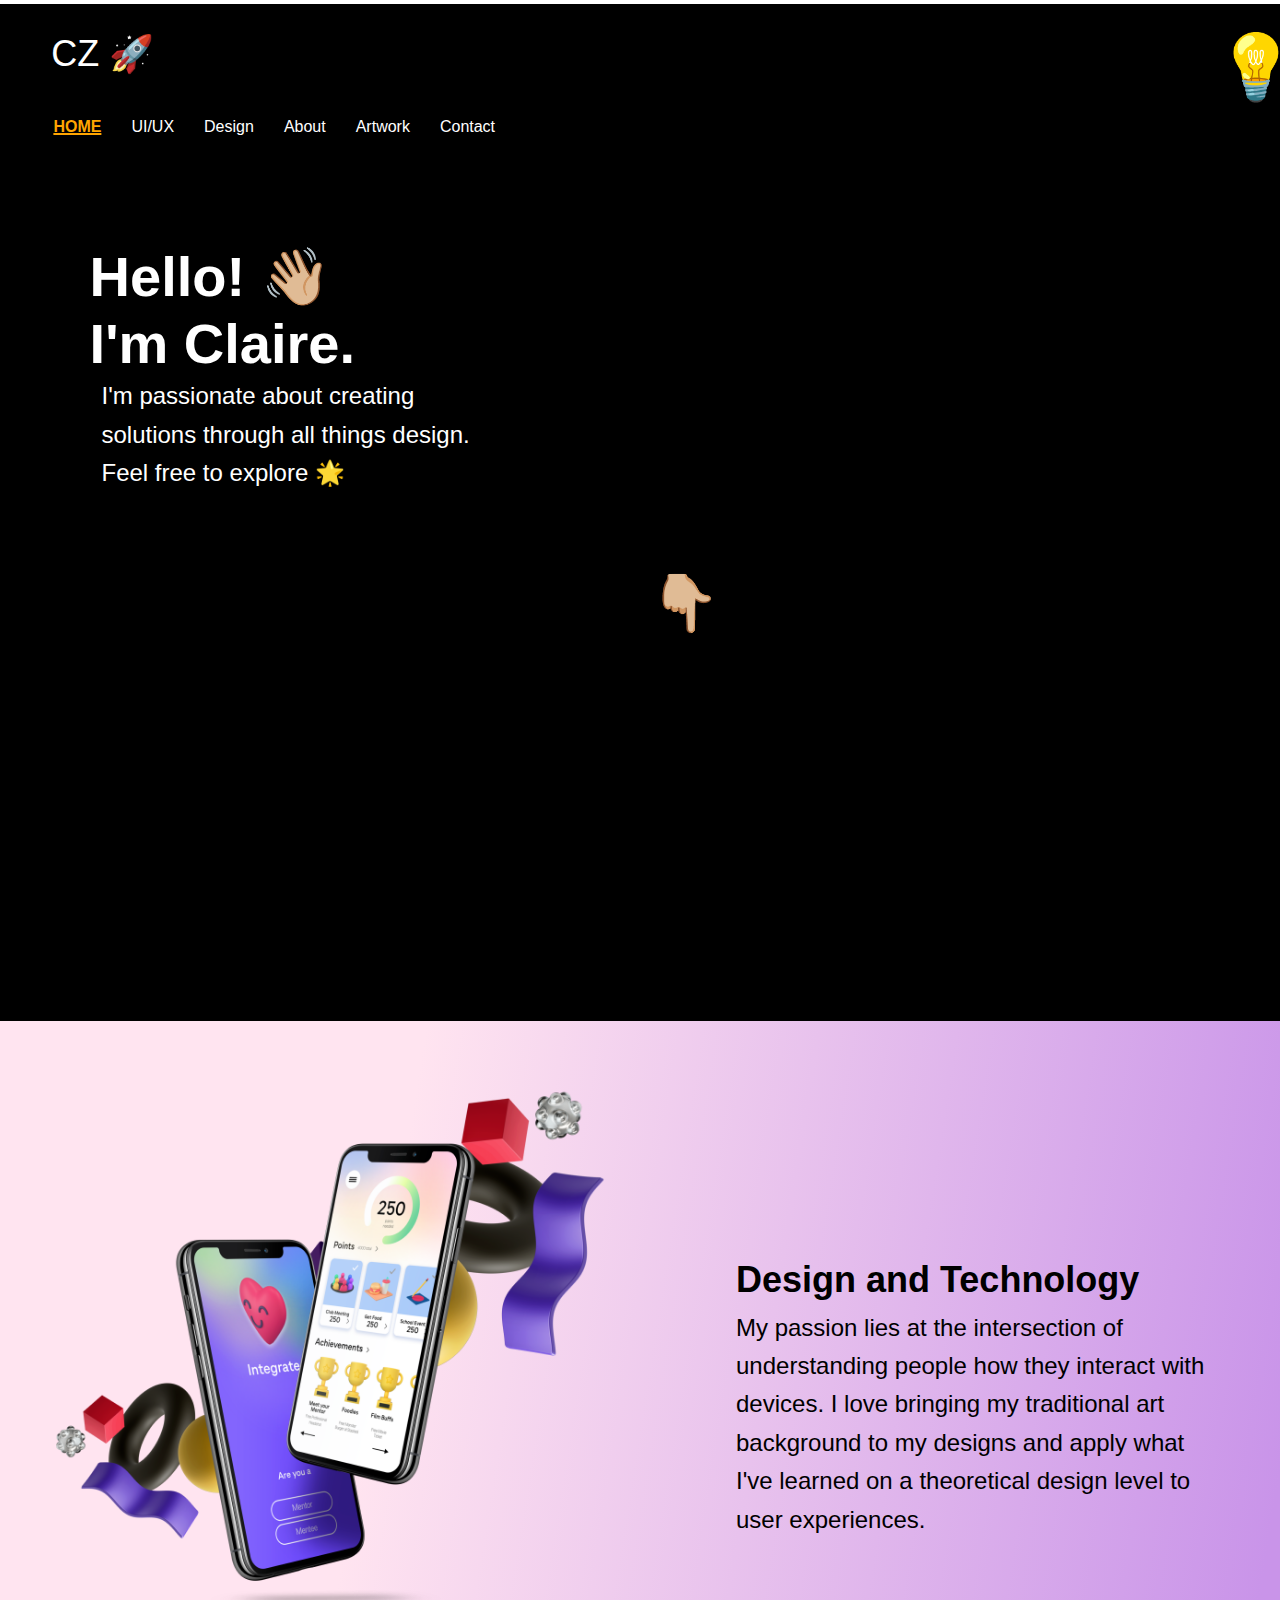
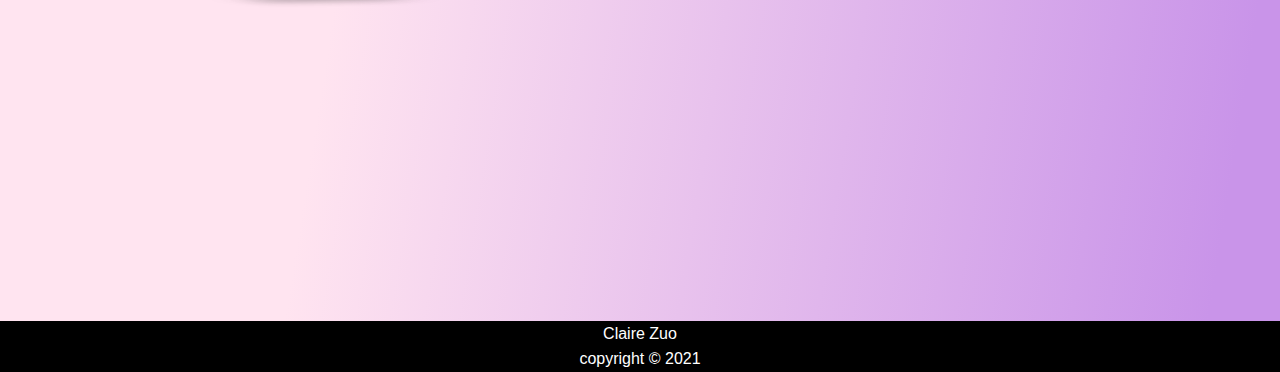
==== index.html @ eb376e75 "Add files via upload" ====
<!DOCTYPE html>
<html lang="en">
<head>
    <meta charset="UTF-8">
    <meta http-equiv="X-UA-Compatible" content="IE=edge">
    <meta name="viewport" content="width=device-width, initial-scale=1.0">
    <link rel = "stylesheet" href="style.css">
    <link rel = "stylesheet" href="html5reset.css">
    <!-- Global site tag (gtag.js) - Google Analytics -->
<script async src="https://www.googletagmanager.com/gtag/js?id=UA-213862846-1"></script>
<script>
  window.dataLayer = window.dataLayer || [];
  function gtag(){dataLayer.push(arguments);}
  gtag('js', new Date());
  gtag('config', 'UA-213862846-1');
</script>
    <title>Claire Zuo Portfolio</title>
</head>
<body class="light">
  <!-- <h1>Welcome to the dark side 🌓</h1>
  <p><a href="https://github.com/jakejarvis/dark-mode-example" target="_blank" rel="noopener">View the source code</a> or <a href="https://jarv.is/notes/dark-mode/" target="_blank" rel="noopener">read the post</a>.</p> -->
  <script async defer src="dark-mode.min.js"></script>

  <div class="progress-container">
    <div class="progress-bar" id="myBar"></div>  <div class = "dark-mode-toggle">💡</div>
  </div>
<header>
  <div class="skip"><a href="#main-text-id">Skip to Main Content</a></div>
  <h1 class = "logo"> CZ 🚀</h1>
</header>
  <div class = "navbar">
    <div class ="container-flex">
      <nav>
        <ul>
          <li><a id = "active" href="index.html">Home</Main></a></li> 
          <li><a href="artwork.html">UI/UX</a></li>
          <li><a href="random.html">Design</a></li>
          <li><a href="about.html">About</a></li>
          <li><a href="digitalart.html">Artwork</a></li>
          <li><a href="contact.html">Contact</a></li>

        </ul>
      </nav>
    </div>
  </div>
  <main>
    <div class = "main-text">
      <h1> Hello! <span class="wave">👋🏼</span><br>
        I'm Claire.
      </h1>
      <p>I'm passionate about creating <br> 
        solutions through all things design.<br>
      Feel free to explore 🌟</p>
      <br>
      <br>
      <br></p>
    <h2>👇🏼</h2>
    </div>
  <div class = "wontainer"  id = "main-text-id">
    <section class ="one">
      <div class ="scrolltext">
        <img src="INTEGRATE.png" alt="integrate"/>
        <p><span class="title-text">Design and Technology</span><br>
          My passion lies at the intersection of understanding
          people how they interact with devices. I love bringing 
          my traditional art background to my designs and
        apply what I've learned on a theoretical design level  
        to user experiences.</p>
      </div>
    </section>
    <section class ="two">
      <div class ="scrolltext2">
        <p><span class="title-text">Creative Exploration</span><br>
        I'm passionate about finding new mediums to explore 
         and I have equally as much fun teaching myself how 
         to use those applications! Over the last year I discovered
         new outlets such as poster designing on Photoshop,
        creating 3D Models on Blendr, and transitioning 
        to digital art on Procreate. </p>
         <img src="plain jane.jpg" alt="plainjane"/>
      </div>
    </section>
  </div>
</main>
  <footer>
      <p>Claire Zuo</p>
      <p> copyright &copy; 2021</p>
  </footer>
  <script>
    // When the user scrolls the page, execute myFunction 
    window.onscroll = function() {myFunction()};
    
    function myFunction() {
      var winScroll = document.body.scrollTop || document.documentElement.scrollTop;
      var height = document.documentElement.scrollHeight - document.documentElement.clientHeight;
      var scrolled = (winScroll / height) * 100;
      document.getElementById("myBar").style.width = scrolled + "%";
    }
  </script>
</body>
</html>
---- style.css ----
* {
    box-sizing: border-box;
    padding: 0;
    margin: 0;
    background-size: 100% 100%;
}

body{
    font-family: Helvetica, sans-serif;
    line-height: 1.6;
}

.logo {
    font-size: 2em;
    padding-left: 8%;
    padding-top: 5%;
    padding-bottom: 3%;
    /* background-color: black; */
}

/*DARK/LIGHT MODE*/

.dark-mode-toggle {
font-size: 3em; 
padding-left: 82%;
padding-top: 1%;
}

.dark-mode-toggle {
    visibility: hidden;
}
  
/* LIGHT MODE - (actually black background as default) */
  body.light {
    background-color: black; /*NT*/
    color:black; /* THIS CHANGES paragraph tex below */
  }
/*navbar*/

  body.light a {
    color:white;
  }

  /* DARK MODE (WHITE BG) */

  body.dark {
    background-color: white; 
    color:black;
  }
  body.dark a {
    color:black;
  }

  body.dark .logo {
    color:black;
  }

  body.dark h1 {
    color:black;
  }

  body.dark .main-text p{
    color:black;
  }

  body.dark .image-gallery p{
      color: black;
  }

  body.dark .about-me p{
    color: black;
}

body.dark .body-text{
    color: black;
}

body.dark .body-text h2 {
    color: black;
}

body.dark .form label {
    color: black;
}


/* waving hand animation*/

.wave {
    animation-name: wave-animation; 
    animation-duration: 3s;       /*speed of wave*/
    animation-iteration-count: infinite;  
    transform-origin: 70% 70%;       /*pivot point of wave*/
    display: inline-block;
  }
  
  @keyframes wave-animation {
      0% { transform: rotate( 0.0deg) }
     10% { transform: rotate(17.0deg) }  /* The following five values can be played with to make the waving more or less extreme */
     20% { transform: rotate(-8.0deg) }
     30% { transform: rotate(14.0deg) }
     40% { transform: rotate(-4.0deg) }
     50% { transform: rotate(10.0deg) }
     60% { transform: rotate( 0.0deg) }  /* Reset for the last half to pause */
    100% { transform: rotate( 0.0deg) }
  }

ul {
    list-style-type: none;
}

.skip a{
    left: 50%;
    position: absolute;
    transform: translateY(-100%);
    /* background: black;
    color: black; */
  }

h1, h2 {    /* spacing for main header texts */
    font-weight: 300px;
    line-height: 1.2;
    margin: 10px 0;
    color: white;
}

ul li {
    padding: 5px;
    font-size: 1em;
    padding-left: 5%;
}

.navbar{
    height: 70px;
    color: white;
    position:
}

.navbar ul{
    display: flex;
    flex-wrap: wrap;
}

.navbar a{
    color: white;
    padding: 10px;
    margin: 0 5px;
    text-decoration: none;
}

.navbar .container-flex .logo {
    padding-left: 9%;   
    padding-top: 7%;
}
    

/* Makes sure to show what page im on for navigation*/
.navbar .container-flex #active{ 
    text-decoration: underline 2px;
    color: orange;
    text-transform: uppercase;
    font-weight: bold;
}  

.main-text {
    padding-bottom: 30%;
}

.main-text h1{ /*main text in the middle of the page */
    font-size: 3em;
    padding-left: 8%;
    padding-top: 35%;
    color: white;
    font-weight: bold;
}

.main-text p{
    color: white;
    font-size: 1em;
    text-align: left;
    padding-left: 8%;
}

.main-text h2{ /*fingerpointing alignment*/
    font-size: 2.2em;
    text-align: center;
}

.navbar .container-flex {
    /* background-color: black; */
}

footer {
    text-align: center;
}
footer p{
    background-color: black;
    color: white;
}

/* Home Screen snapscroll EFFECT*/

section {
    height: 100vh;
    display: flex;
    scroll-snap-align: start;
}

.wontainer{
    scroll-snap-type: y mandatory;
    overflow-y: scroll;
    height: 100vh;
    width: 100wh;
    padding-top: 40%;
}

.one {
    background: white;
    background: rgb(255,228,240);
    background: linear-gradient(99deg, rgba(255,228,240,1) 30%, rgba(201,148,233,1) 95%);
}

.two {
    background: rgb(128,228,61);
    background: linear-gradient(222deg, rgba(128,228,61,1) 24%, rgba(230,241,157,1) 58%, rgba(255,242,174,1) 72%);
}

/*change this for each screen size*/
.one img{
    width: 100vh;
    padding-left: 3%;
    padding-top: 30%;
    padding-right: 5%;
}
.two img{
   width: 85vw;
   padding-top: 10%;
   padding-left: 12%;
}

.scrolltext p{
    font-size: 1em;
    padding-left: 10%;
    width: 90%;
    padding-top: 15%;
}

.scrolltext2 p{
    font-size: 1em;
    padding-left: 10%;
    width: 90%;
    padding-top: 25%;
}

.title-text {
    font-size: 1.5em;
    font-weight: bold;
}

/* red PROGRESS BAR */
.progress-container {
    width: 100%;
    height: 3.5px;
    background:white;
    position: fixed;
    top: 0%;
  }
  
  .progress-bar {
    height: 3.5px;
    background:red;
    width: 0%;
  }

/* UI/UX PAGE (GRID) *************************************************************************/

.body-text {
    text-align: left;
    width: 90%;
    padding-left: 10%;
    color:white;
    padding-bottom: 10%;
}
.image-galleryone {
    display: grid;
    padding-bottom: 10%;
    padding-top: 30%;
    padding-right: 5%;
    padding-left: 5%;
}
.image-gallerytwo {
    display: grid;
    padding-bottom: 10%;
    padding-right: 5%;
    padding-left: 5%;
}
.body-text h2{ /*this changes the project title name */
    font-size: 2em;
    font-weight: bold; 
}

/* DESIGN PAGE *************************************************************************************/

.container .image-gallery { 
    padding-top: 9%;
    padding-right: 5%;
    width: 2000px;
    padding: 5%;
}

.image-gallery p{
    padding-top: 5%;
    padding-bottom: 20%;
    padding-right: 5%;
    color: white;
    padding-left: 5%;
} 

.image-gallery img{
    padding-right: 7%;
    padding-left: 7%;
} 

 .image-gallery .special-text {  /*making the titles of the song names bigger w/o messing up the formatting */
    font-size: 2em;
    font-weight: bold;
    line-height: normal;
}

/* ABOUT PAGE **************************************************************************************/

.about-me img {
    padding-right: 5%;
    padding-left: 5%;
    padding-top: 20%;
}
.about-me p{
    color: white;
    padding-left: 7%;
    padding-right: 7%;
    padding-top: 10%;
    padding-bottom: 13%;
}

/*CONTACT PAGE**************************************************************************************************************************/

input[type=text] {
    width: 100%;
    padding: 12px 20px;
    margin: 8px 0;
    display: inline-block;
    border: 1px solid #ccc;
    border-radius: 4px;
    box-sizing: border-box;
    background-color: white;
  }
  
  #message {
      padding-bottom: 100px;}
      
  input[type=submit] {
    width: 40%;
    background-color: orange;
    color: black;
    padding: 14px 20px;
    margin: 8px 0;
    border: none;
    border-radius: 50px;
    cursor: pointer;

  }
  
  input[type=submit]:hover {
    background-color: #E88404;
  }
  
  .form {
    padding: 8%;
    border-radius: 5px;
    /* background-color: black; */
    color: white;
    font-size: 1.5em;
  }


  /*ARTWORK PAGE **************************************************************************************************************/
  
  .parallaxscroll section {
    /* height: 100%; */
    background-size: 10vw; /* cut this*/
    /* height: 60vh; cut this */
    width: 100%;
    background-attachment: fixed;
    /* background-size: 100vw; */
    background-size: cover;
    /* display: flex; */
  }

  
  .parallaxscroll section  {
    color: transparent;
  } /*getting rid of the text*/

.parallaxscroll section:first-of-type {
  background-image:   url(artwork1.jpg);
  padding-right: 30%;
}
.parallaxscroll section:nth-of-type(2) {
  background-image: url(artwork2.jpg);
}
.parallaxscroll section:last-of-type {
  background-image: url(artwork3.jpg);
}

@media screen and (min-width: 750px){ /*tablet tablet viewtablet viewtablet viewtablet viewtablet viewtablet viewtablet viewtablet view*/

.dark-mode-toggle {
font-size: 5em; 
padding-left: 88%;
padding-top: 2%;
} /*adjusting the size of the lightbulb*/

/* .container-flex {
    align-items: right;
}
.navbar ul {
    flex-direction: column;
} */


.logo {
        font-size: 4.25em;
    }
    
    .navbar a{
        font-size: 2em;
    }
    .navbar ul{
        padding-left: 2%;
    }

    /* MAKING MAIN PAGE TEXT BIGGER */
    .main-text h1{
        font-size: 5em;
        /* padding-left: 8%; */
        padding-top: 23%;
        /* color: white;
        font-weight: bold; */
    }

    .main-text p{
        /* color: white; */
        font-size: 1.75em;
        text-align: left;
        /* padding-left: 8%; */
        padding-bottom: 0%;
    }

    .main-text h2{ /*fingerpointing */
        font-size: 3.5em;
        /* text-align: center; */
    }    

/* Home sceen scroll adjusting size */

.one img{
    width: 70vh;
    padding-left: 5%;
    padding-top: 10%;
}
.two img{
   /* height: 90vh; */
   padding-top: 0%;
   padding-top: 8%;
   padding-left:27%;
   /* width: 70vw; */
   width: 75%;
   padding-bottom: 10%;
}

/* .scrolltext {
    grid-template-rows: 1fr 1fr;
} */
.scrolltext p{
    font-size: 1.35em;
    /* padding-top: 36%; */
    padding-left: 15%;
    padding-top: 0%;
}

.scrolltext2 p{
    font-size: 1.35em;
    padding-left: 10%;
    /* padding-right: 3%; */
    width: 90%;
    padding-top: 10%;
    /* padding-top: 36%; */
    /* padding-left: 15%; */
    /* text-align: */
}

.title-text {
    font-size: 1.5em;
    font-weight: bold;
}

/*UI/UX PAGE**************************************************************************************/
    .image-galleryone {
        /* display: grid; */
        grid-template-columns: auto auto;
        grid-template-rows: auto auto;
        justify-content: center;
        padding-right: 5%;
        padding-left: 5%;
        padding-bottom:5%; 
        padding-top: 20%;
    }

    .image-gallerytwo {
        /* display: grid; */
        grid-template-columns: auto auto ;
        grid-template-rows: auto auto auto;
        justify-content: center;
        padding-bottom: 5%; /*changing from 25 from the mobile to 5% */
        padding-right: 5%;
        padding-left: 5%; /*why isnt this workinig*/
    }


    .body-text { /*project descriptions*/
    /* color: white; */
    font-size: 1.8em;
    width: 95%;
    padding-left: 7%;
    /* padding-bottom: 10%; */
    }

    /*CONTACT PAGE **************************************************************************************/

    /* input[type=text] {
        width: 100%;
        padding: 12px 20px;
        margin: 8px 0;
        display: inline-block;
        border: 1px solid #ccc;
        border-radius: 4px;
        box-sizing: border-box;
        background-color: white;
      } */
      
      /* #message {
          padding-bottom: 100px;}
           */
      input[type=submit] {
        width: 30%;
        /* background-color: orange;
        color: black;
        padding: 14px 20px;
        margin: 8px 0;
        border: none;
        border-radius: 50px;
        cursor: pointer; */
      }
      
      /* input[type=submit]:hover {
        background-color: #E88404;
      } */
      
      .form {
        padding: 8%;
        border-radius: 5px;
        /* background-color: black; */
        font-size: 1.5em;
      }

      /* DESIGN PAGE ***************************************************************************************/

 .image-gallery {
        display: grid;
        grid-template-columns: auto auto;
        /* grid-template-rows:  auto auto; */
        /* justify-content: center; */
        padding-bottom: 5%; /*changing from 25 from the mobile to 5% */
        padding-right: 3%;
        padding-left: 7%;
    } 

    /* .container ? */
    .image-gallery p{
        /* padding-top: 5%;
        padding-bottom: 10%;
        padding-right: 5%;
        color: white; */
        padding-left: 10%;
        font-size: 1.5em;
    } 
  
    /*ABOUT ME PAGE *************************************************************************************/


.about-me {
    display: flex;
    justify-content: center;
    align-items: center;
    flex-direction: column;
}


.about-me p{
    /* color: white; */
    padding-top: 9%;
    /* padding-left: 5%; */
    padding-right: 10%;
    font-size: 1.7em;
}
/* DIGITALARTSCREEN*/

.parallaxscroll section {
  /* height: 0%; */
  background-size: 100%;
  background-attachment: fixed;
  background-size: 100% auto;
  /* background-size: cover; */
  display: flex;
}
.parallaxscroll section h1 {
  color: transparent;
  /* font-size: 15em;
  text-align: center; */
}
.parallaxscroll section:first-of-type {
  background-image:   url(artwork1.jpg);
}
.parallaxscroll section:nth-of-type(2) {
  background-image: url(artwork2.jpg);
}
.parallaxscroll section:last-of-type {
  background-image: url(artwork3.jpg);
}

@media screen and (min-width: 1025px){ /*widescreenview  widescreenview  widescreenview widescreenview widescreenview widescreenview widescreenview widescreenview widescreenview widescreenview widescreenview  */

.dark-mode-toggle {
font-size: 4em; 
padding-left: 95%;
padding-top: 1%;
}

    .navbar .container-flex ul {
        width: 50%;
        padding-left: 3%;
    }    /* movees the entire nav bar to align w the logo*/


    .navbar .container-flex ul li {
    padding: 0%;
} /*adjusts individual elements in the navbar's spacing from each other */

    
    .logo {
        font-size: 2.25em;
        padding-left: 4%;
        padding-top: 2.5%;
        padding-bottom: 3%;
    }
    
    .navbar a{
        font-size: 1em;
    }
    /* .navbar ul{
        padding-left: 2%;
    } */

        /* MAKING MAIN PAGE TEXT BIGGER */
    .main-text h1{
        font-size: 3.5em;
        /* padding-left: 1%; */
        padding-top: 5%;
        /* margin-left: -10%; */
        color: white;
        padding-left: 0%;
        font-weight: bold;
    }

    .main-text p{
        color: white;
        font-size: 1.5em;
        text-align: left;
        padding-left: 1%;
    }

    .main-text h2{ /*fingerpointing */
        font-size: 3.5em;
        text-align: center;
    }    

/* HOME PAGE PARALLAX RESIZING */

.one img{
    width: 100vh;
    padding-left: 5%;
    padding-top: 10%;
}
.two img{
   height: 95vh;
   padding-top: 10%;
   padding-left: 15%;
}


.scrolltext {
    display: grid;
    grid-template-columns: 1fr 1fr;
}

.scrolltext2 {
    display: grid;
    grid-template-columns: 1fr 1fr;
}
.scrolltext  p{
    font-size: 1.5em;
    padding-top: 36%;
    padding-left: 15%;
}

.scrolltext2 p{
    font-size: 1.5em;
    padding-top: 36%;
    padding-left: 15%;
}

.title-text {
    font-size: 1.5em;
    font-weight: bold;
}


/*ABOUT ME PAGE *************************************************************************************/

/*side by side*/
.about-me {
    display: grid;
    grid-template-columns: 1fr 1fr;
}

.about-me img{
    width: 80%;
    margin-top: -35%;
    padding-left: 12%;
}

.about-me p{
    color: white;
    padding-top: 9%;
    padding-left: 5%;
    padding-right: 10%;
    font-size: 1.5em;
}

/*FLIP CARD*/

.flip-card {  /* this is the actual image height*/
    background-color: transparent;
    width: 400px;
    height: 300px;
    border: 1px solid #f1f1f1;
  }
  
  /* This container is needed to position the front and back side */
  .flip-card-inner {
    position: relative;
    width: 100%;
    height: 100%;
    text-align: center;
    transition: transform 0.8s;
    transform-style: preserve-3d;
  }
  
  /* Do an horizontal flip when you move the mouse over the flip box container */
  .flip-card:hover .flip-card-inner {
    transform: rotateY(180deg);
  }
  
  /* Position the front and back side */
  .flip-card-front, .flip-card-back {  /* this is the actual image width*/
    position: absolute;
    width: 100%;
    height: 100%;
    -webkit-backface-visibility: hidden; /* Safari */
    backface-visibility: hidden;
  }
  
  /* Style the front side (fallback if image is missing) */
  .flip-card-front {
    background-color: #bbb;
    color: black;
  }
  
  /* Style the back side */
  .flip-card-back {
    background-color: orange;
    color: white;
    transform: rotateY(180deg);
  }


/*UI/UX PAGE**************************************************************************************/
.image-galleryone {
    /* display: grid; */
    grid-template-columns: auto auto auto auto;
    grid-template-rows: auto;
    justify-content: center;
    padding-right: 3%;
    padding-left: 3%;
    padding-bottom:5%; 
    padding-top: 20%;
}

.image-gallerytwo {
    /* display: grid; */
    grid-template-columns: auto auto auto;
    grid-template-rows: auto auto;
    justify-content: center;
    padding-bottom: 5%; /*changing from 25 from the mobile to 5% */
    padding-right: 3%;
    padding-left: 3%; /*why isnt this workinig*/
}

.body-text { /*project descriptions*/
color: white;
font-size: 1.8em;
width: 95%;
padding-left: 7%;
padding-bottom: 10%;
}

.image-galleryone {
    padding-left:
}
/*UI/UX PAGE**************************************************************************************/

 .image-galleryone {
     padding-left: 7%;
     padding-right: 7%;
 }

 .image-gallerytwo {
    padding-left: 7%;
    padding-right: 7%;
}
  
 /* DESIGN PAGE ***************************************************************************************/

 .image-gallery {
        display: grid;
        grid-template-columns: 1fr 1fr;
        /* grid-template-rows:  auto auto; */
        /* justify-content: center; */
        padding-bottom: 5%; /*changing from 25 from the mobile to 5% */
        /* padding-right: 3%; */
        padding-left: 7%;
    } 

    /* .container ? */
    .image-gallery p{
        padding-top: 5%;
        padding-bottom: 10%;
        padding-right: 30%;
        color: white;
        padding-left: 0%;
        font-size: 1.5em;
        /* width: 40%; */
    } 
  
    .image-gallery img{
        height: 95%;
        padding-left: 15%;
        padding-bottom: 10%;
        padding-right: 5%;
    }



/* DIGITAL ART PAGE PARALLAX IMAGES **************************************************************/

.parallaxscroll section { /*making the image FIT*/
    /* height: 0%; */
    background-size: 100%;
    background-attachment: fixed;
    background-size: 100% auto;
    background-size: contain;
    background-repeat: no-repeat;
    display: flex;
  }
  .parallaxscroll section h1 {
    margin: auto;
    color: white;
    font-size: 4.5em;
    text-align: right;
    padding-left: 40%;
    font-weight: bold;
  }
/* 
  .parallaxscroll img {
    height: 30%;
} */

  .parallaxscroll .special {
      display: grid;
      grid-template-columns: 1fr 1fr;
  }
  .parallaxscroll section:first-of-type {
    background-color: purple;

  }
  .parallaxscroll section:nth-of-type(2) {
    background-color: green;
  }
  .parallaxscroll section:last-of-type {
    background-color: blue;  }


/*CONTACT PAGE **************************************************************************************/

/* Changing format so it's side by side*/
.main-text {
    padding-left: 7%;
}

#mainsection {
        display: grid;
        grid-template-columns: 1fr 1fr;
}
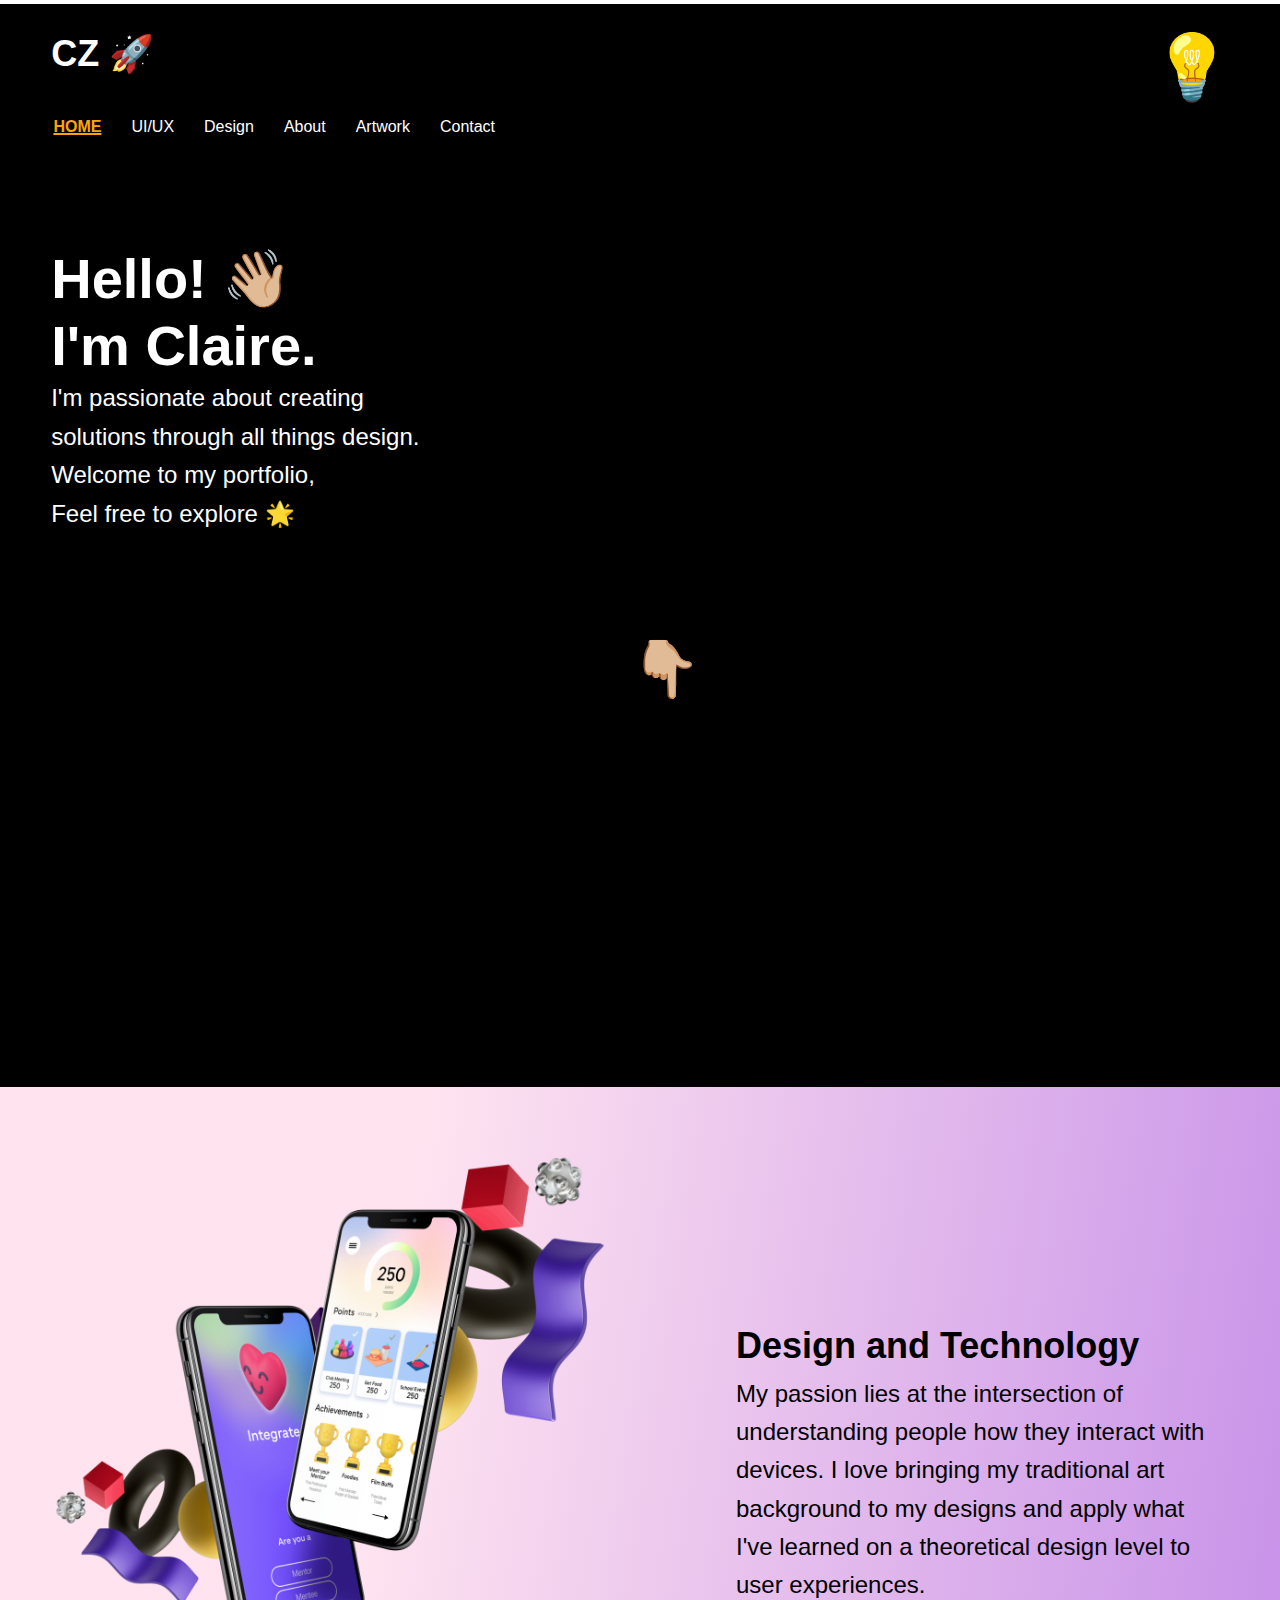
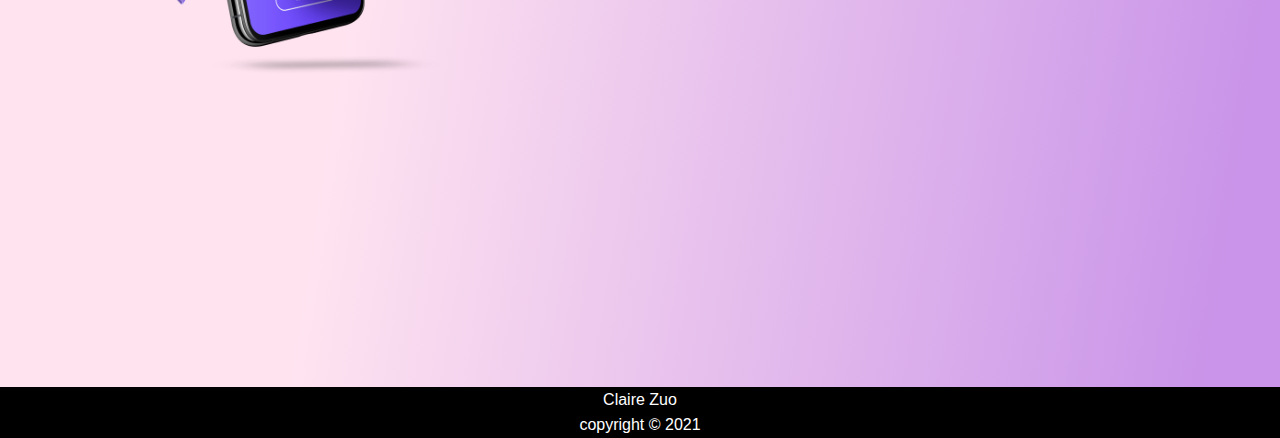
==== commit fa38d954: "Add files via upload" ====
--- a/index.html
+++ b/index.html
@@ -50,12 +50,15 @@
       </h1>
       <p>I'm passionate about creating <br> 
         solutions through all things design.<br>
+        Welcome to my portfolio,<br>
       Feel free to explore 🌟</p>
       <br>
       <br>
+      <br>
       <br></p>
-    <h2>👇🏼</h2>
-    </div>
+      <h2>👇🏼</h2>
+   </div>
+  </main>
   <div class = "wontainer"  id = "main-text-id">
     <section class ="one">
       <div class ="scrolltext">
--- a/style.css
+++ b/style.css
@@ -15,14 +15,17 @@
     padding-left: 8%;
     padding-top: 5%;
     padding-bottom: 3%;
-    /* background-color: black; */
+    font-weight: bold;
+
 }
 
 /*DARK/LIGHT MODE*/
 
 .dark-mode-toggle {
 font-size: 3em; 
-padding-left: 82%;
+/* padding-left: 82%; */
+position: relative;
+left: 85%;
 padding-top: 1%;
 }
 
@@ -84,19 +87,20 @@
 }
 
 
+
 /* waving hand animation*/
 
 .wave {
-    animation-name: wave-animation; 
+    animation-name: wavinghand; 
     animation-duration: 3s;       /*speed of wave*/
     animation-iteration-count: infinite;  
     transform-origin: 70% 70%;       /*pivot point of wave*/
     display: inline-block;
   }
   
-  @keyframes wave-animation {
+  @keyframes wavinghand {
       0% { transform: rotate( 0.0deg) }
-     10% { transform: rotate(17.0deg) }  /* The following five values can be played with to make the waving more or less extreme */
+     10% { transform: rotate(17.0deg) }  /* more or less intense wave*/
      20% { transform: rotate(-8.0deg) }
      30% { transform: rotate(14.0deg) }
      40% { transform: rotate(-4.0deg) }
@@ -186,10 +190,6 @@
     text-align: center;
 }
 
-.navbar .container-flex {
-    /* background-color: black; */
-}
-
 footer {
     text-align: center;
 }
@@ -234,8 +234,8 @@
 }
 .two img{
    width: 85vw;
-   padding-top: 10%;
-   padding-left: 12%;
+   padding-top: 5%;
+   padding-left: 14%;
 }
 
 .scrolltext p{
@@ -382,7 +382,6 @@
     font-size: 1.5em;
   }
 
-
   /*ARTWORK PAGE **************************************************************************************************************/
   
   .parallaxscroll section {
@@ -396,11 +395,9 @@
     /* display: flex; */
   }
 
-  
-  .parallaxscroll section  {
-    color: transparent;
-  } /*getting rid of the text*/
-
+.parallaxscroll section h1 {
+    color: transparent;}
+  
 .parallaxscroll section:first-of-type {
   background-image:   url(artwork1.jpg);
   padding-right: 30%;
@@ -412,240 +409,156 @@
   background-image: url(artwork3.jpg);
 }
 
+
 @media screen and (min-width: 750px){ /*tablet tablet viewtablet viewtablet viewtablet viewtablet viewtablet viewtablet viewtablet view*/
 
-.dark-mode-toggle {
-font-size: 5em; 
-padding-left: 88%;
-padding-top: 2%;
-} /*adjusting the size of the lightbulb*/
-
-/* .container-flex {
-    align-items: right;
-}
-.navbar ul {
-    flex-direction: column;
-} */
-
-
-.logo {
-        font-size: 4.25em;
-    }
-    
-    .navbar a{
-        font-size: 2em;
-    }
-    .navbar ul{
-        padding-left: 2%;
-    }
-
-    /* MAKING MAIN PAGE TEXT BIGGER */
-    .main-text h1{
-        font-size: 5em;
-        /* padding-left: 8%; */
-        padding-top: 23%;
-        /* color: white;
-        font-weight: bold; */
-    }
-
-    .main-text p{
-        /* color: white; */
-        font-size: 1.75em;
-        text-align: left;
-        /* padding-left: 8%; */
-        padding-bottom: 0%;
-    }
-
-    .main-text h2{ /*fingerpointing */
-        font-size: 3.5em;
-        /* text-align: center; */
-    }    
-
-/* Home sceen scroll adjusting size */
-
-.one img{
-    width: 70vh;
-    padding-left: 5%;
-    padding-top: 10%;
-}
-.two img{
-   /* height: 90vh; */
-   padding-top: 0%;
-   padding-top: 8%;
-   padding-left:27%;
-   /* width: 70vw; */
-   width: 75%;
-   padding-bottom: 10%;
-}
-
-/* .scrolltext {
-    grid-template-rows: 1fr 1fr;
-} */
-.scrolltext p{
-    font-size: 1.35em;
-    /* padding-top: 36%; */
-    padding-left: 15%;
-    padding-top: 0%;
-}
-
-.scrolltext2 p{
-    font-size: 1.35em;
-    padding-left: 10%;
-    /* padding-right: 3%; */
-    width: 90%;
-    padding-top: 10%;
-    /* padding-top: 36%; */
-    /* padding-left: 15%; */
-    /* text-align: */
-}
-
-.title-text {
-    font-size: 1.5em;
-    font-weight: bold;
-}
-
-/*UI/UX PAGE**************************************************************************************/
-    .image-galleryone {
-        /* display: grid; */
-        grid-template-columns: auto auto;
-        grid-template-rows: auto auto;
+
+    .dark-mode-toggle {
+        font-size: 5em; 
+    }
+    
+    .logo {
+            font-size: 4.25em;
+        }
+        
+        .navbar ul{
+        /* padding-left: 2%; */
+        flex-direction: column;
+        align-content: flex-end;
+        align-items: flex-end;
+        padding-right: 5%;
+        padding-top: 10%;
+        }
+
+    
+
+        .navbar a{
+            font-size: 2em;
+        }
+      
+        /* MAKING MAIN PAGE TEXT BIGGER */
+
+        .main-text {
+            margin-top: -20%;
+        }
+        .main-text h1{
+            font-size: 5em;
+            padding-top: 23%;
+        }
+    
+        .main-text p{
+            /* color: white; */
+            font-size: 1.75em;
+            /* text-align: left; */
+            /* padding-left: 8%; */
+            padding-bottom: 0%;
+        }
+    
+        .main-text h2{ /*fingerpointing */
+            font-size: 3.5em;
+            /* text-align: center; */
+        }    
+    
+    /* Home sceen scroll adjusting size */
+    
+    .one img{
+        width: 70vh;
+        padding-left: 5%;
+        padding-top: 10%;
+    }
+    .two img{
+       padding-top: 8%; 
+       padding-left:27%;
+       width: 75%;
+       padding-bottom: 10%;
+    }
+    
+    .scrolltext p{
+        font-size: 1.35em;
+        padding-left: 15%;
+        padding-top: 0%;
+    }
+    
+    .scrolltext2 p{
+        font-size: 1.35em;
+        padding-top: 10%;
+    }
+    
+    /*UI/UX PAGE**************************************************************************************/
+        .image-galleryone {
+            grid-template-columns: auto auto;
+            grid-template-rows: auto auto;
+            justify-content: center;
+            padding-bottom:5%; 
+            padding-top: 20%;
+        }
+    
+        .image-gallerytwo {
+            grid-template-columns: auto auto ;
+            grid-template-rows: auto auto auto;
+            justify-content: center;
+            padding-bottom: 5%; /*changing from 10 from the mobile to 5% */
+        }
+    
+    
+        .body-text { /*project descriptions*/
+        font-size: 1.8em;
+        width: 95%;
+        padding-left: 7%;
+        }
+    
+    /*CONTACT PAGE **************************************************************************************/
+    
+    /* input[type=submit] {
+        width: 30%;
+    }
+     */
+    /* DESIGN PAGE ***************************************************************************************/
+    
+     .image-gallery {
+            display: grid;
+            grid-template-columns: auto auto;
+            padding-bottom: 5%; /*changing from 25 from the mobile to 5% */
+            padding-right: 3%;
+            padding-left: 7%;
+        } 
+    
+        .image-gallery p{
+            padding-left: 10%;
+            font-size: 1.5em;
+        } 
+      
+    /*ABOUT ME PAGE *************************************************************************************/
+    
+    
+    .about-me {
+        display: flex;
         justify-content: center;
-        padding-right: 5%;
-        padding-left: 5%;
-        padding-bottom:5%; 
-        padding-top: 20%;
-    }
-
-    .image-gallerytwo {
-        /* display: grid; */
-        grid-template-columns: auto auto ;
-        grid-template-rows: auto auto auto;
-        justify-content: center;
-        padding-bottom: 5%; /*changing from 25 from the mobile to 5% */
-        padding-right: 5%;
-        padding-left: 5%; /*why isnt this workinig*/
-    }
-
-
-    .body-text { /*project descriptions*/
-    /* color: white; */
-    font-size: 1.8em;
-    width: 95%;
-    padding-left: 7%;
-    /* padding-bottom: 10%; */
-    }
-
-    /*CONTACT PAGE **************************************************************************************/
-
-    /* input[type=text] {
-        width: 100%;
-        padding: 12px 20px;
-        margin: 8px 0;
-        display: inline-block;
-        border: 1px solid #ccc;
-        border-radius: 4px;
-        box-sizing: border-box;
-        background-color: white;
-      } */
-      
-      /* #message {
-          padding-bottom: 100px;}
-           */
-      input[type=submit] {
-        width: 30%;
-        /* background-color: orange;
-        color: black;
-        padding: 14px 20px;
-        margin: 8px 0;
-        border: none;
-        border-radius: 50px;
-        cursor: pointer; */
-      }
-      
-      /* input[type=submit]:hover {
-        background-color: #E88404;
-      } */
-      
-      .form {
-        padding: 8%;
-        border-radius: 5px;
-        /* background-color: black; */
-        font-size: 1.5em;
-      }
-
-      /* DESIGN PAGE ***************************************************************************************/
-
- .image-gallery {
-        display: grid;
-        grid-template-columns: auto auto;
-        /* grid-template-rows:  auto auto; */
-        /* justify-content: center; */
-        padding-bottom: 5%; /*changing from 25 from the mobile to 5% */
-        padding-right: 3%;
-        padding-left: 7%;
-    } 
-
-    /* .container ? */
-    .image-gallery p{
-        /* padding-top: 5%;
-        padding-bottom: 10%;
-        padding-right: 5%;
-        color: white; */
-        padding-left: 10%;
-        font-size: 1.5em;
-    } 
-  
-    /*ABOUT ME PAGE *************************************************************************************/
-
-
-.about-me {
-    display: flex;
-    justify-content: center;
-    align-items: center;
-    flex-direction: column;
-}
-
-
-.about-me p{
-    /* color: white; */
-    padding-top: 9%;
-    /* padding-left: 5%; */
-    padding-right: 10%;
-    font-size: 1.7em;
-}
-/* DIGITALARTSCREEN*/
-
-.parallaxscroll section {
-  /* height: 0%; */
-  background-size: 100%;
-  background-attachment: fixed;
-  background-size: 100% auto;
-  /* background-size: cover; */
-  display: flex;
-}
-.parallaxscroll section h1 {
-  color: transparent;
-  /* font-size: 15em;
-  text-align: center; */
-}
-.parallaxscroll section:first-of-type {
-  background-image:   url(artwork1.jpg);
-}
-.parallaxscroll section:nth-of-type(2) {
-  background-image: url(artwork2.jpg);
-}
-.parallaxscroll section:last-of-type {
-  background-image: url(artwork3.jpg);
-}
+        align-items: center;
+        flex-direction: column;
+    }
+    
+    .about-me p{
+        padding-top: 9%;
+        padding-right: 10%;
+        font-size: 1.7em;
+    }
+    /* DIGITALARTSCREEN*/
+    
+    .parallaxscroll section {
+      background-attachment: fixed;
+      background-size: 100% auto;
+      display: flex;
+    }
+    
 
 @media screen and (min-width: 1025px){ /*widescreenview  widescreenview  widescreenview widescreenview widescreenview widescreenview widescreenview widescreenview widescreenview widescreenview widescreenview  */
 
-.dark-mode-toggle {
-font-size: 4em; 
-padding-left: 95%;
-padding-top: 1%;
-}
-
+    .dark-mode-toggle {
+        font-size: 4em; 
+        left: 90%;
+    }
+    
     .navbar .container-flex ul {
         width: 50%;
         padding-left: 3%;
@@ -663,9 +576,27 @@
         padding-top: 2.5%;
         padding-bottom: 3%;
     }
+
+    .main-text {
+        padding-left: 4%;
+        margin-top: 0%;
+    }
     
     .navbar a{
         font-size: 1em;
+    }
+
+    .navbar{
+        height: 70px;
+        color: white;
+        position:
+    }
+    
+    .navbar ul{
+        display: flex;
+        flex-wrap: wrap;
+        flex-direction: row;
+        padding-top: 0%;
     }
     /* .navbar ul{
         padding-left: 2%;
@@ -677,34 +608,32 @@
         /* padding-left: 1%; */
         padding-top: 5%;
         /* margin-left: -10%; */
-        color: white;
+        /* color: white; */
         padding-left: 0%;
         font-weight: bold;
     }
 
     .main-text p{
-        color: white;
+        /* color: white; */
         font-size: 1.5em;
-        text-align: left;
-        padding-left: 1%;
-    }
-
-    .main-text h2{ /*fingerpointing */
+        /* text-align: left; */ /*delete?*/
+        padding-left: 0%;
+    }
+
+  /*fingerpointing */  /*delete this whole section??*/
+   /* .main-text h2{ 
         font-size: 3.5em;
-        text-align: center;
-    }    
+        text-align: center; 
+    }    */
 
 /* HOME PAGE PARALLAX RESIZING */
 
 .one img{
     width: 100vh;
-    padding-left: 5%;
-    padding-top: 10%;
-}
+}
+
 .two img{
-   height: 95vh;
-   padding-top: 10%;
-   padding-left: 15%;
+    padding-top: 5%;
 }
 
 
@@ -717,7 +646,7 @@
     display: grid;
     grid-template-columns: 1fr 1fr;
 }
-.scrolltext  p{
+.scrolltext p{
     font-size: 1.5em;
     padding-top: 36%;
     padding-left: 15%;
@@ -729,10 +658,10 @@
     padding-left: 15%;
 }
 
-.title-text {
+/* .title-text {
     font-size: 1.5em;
     font-weight: bold;
-}
+} */
 
 
 /*ABOUT ME PAGE *************************************************************************************/
@@ -750,19 +679,19 @@
 }
 
 .about-me p{
-    color: white;
-    padding-top: 9%;
+    /* color: white; */
+    /* padding-top: 9%; */
     padding-left: 5%;
-    padding-right: 10%;
+    /* padding-right: 10%; */
     font-size: 1.5em;
 }
 
 /*FLIP CARD*/
 
-.flip-card {  /* this is the actual image height*/
+.flip-card {  /* this is the height of the box behind the image w the orange text */
     background-color: transparent;
-    width: 400px;
-    height: 300px;
+    width: 350px;
+    height: 600px;
     border: 1px solid #f1f1f1;
   }
   
@@ -809,66 +738,62 @@
     /* display: grid; */
     grid-template-columns: auto auto auto auto;
     grid-template-rows: auto;
-    justify-content: center;
+    /* justify-content: center; */
     padding-right: 3%;
     padding-left: 3%;
-    padding-bottom:5%; 
-    padding-top: 20%;
-}
+    /* padding-bottom:5%; 
+    padding-top: 20%; */
+}
+
+.image-galleryone {
+    padding-left: 7%;
+    padding-right: 7%;
+}
+
+.image-gallerytwo {
+   padding-left: 7%;
+   padding-right: 7%;
+}  /*delete one of these*/
 
 .image-gallerytwo {
     /* display: grid; */
     grid-template-columns: auto auto auto;
     grid-template-rows: auto auto;
     justify-content: center;
-    padding-bottom: 5%; /*changing from 25 from the mobile to 5% */
+    padding-bottom: 5%; /*delete this? */
     padding-right: 3%;
     padding-left: 3%; /*why isnt this workinig*/
 }
 
 .body-text { /*project descriptions*/
-color: white;
-font-size: 1.8em;
+/* color: white; */
+/* font-size: 1.8em;
 width: 95%;
 padding-left: 7%;
-padding-bottom: 10%;
-}
-
-.image-galleryone {
-    padding-left:
-}
-/*UI/UX PAGE**************************************************************************************/
-
- .image-galleryone {
-     padding-left: 7%;
-     padding-right: 7%;
- }
-
- .image-gallerytwo {
-    padding-left: 7%;
-    padding-right: 7%;
-}
+padding-bottom: 10%; ?????*/
+}
+
   
  /* DESIGN PAGE ***************************************************************************************/
 
- .image-gallery {
-        display: grid;
-        grid-template-columns: 1fr 1fr;
+ .image-gallery { 
+        /* display: grid; */
+        grid-template-columns: 1fr 1fr; 
         /* grid-template-rows:  auto auto; */
         /* justify-content: center; */
-        padding-bottom: 5%; /*changing from 25 from the mobile to 5% */
-        /* padding-right: 3%; */
-        padding-left: 7%;
+        /* padding-bottom: 5%;
+        padding-right: 3%;
+        padding-left: 7%; */
     } 
 
     /* .container ? */
     .image-gallery p{
-        padding-top: 5%;
+        /* padding-top: 5%; */
         padding-bottom: 10%;
         padding-right: 30%;
-        color: white;
+        /* color: white; */
         padding-left: 0%;
-        font-size: 1.5em;
+        /* font-size: 1.5em; */
         /* width: 40%; */
     } 
   
@@ -885,12 +810,12 @@
 
 .parallaxscroll section { /*making the image FIT*/
     /* height: 0%; */
-    background-size: 100%;
+    /* background-size: 100%;
     background-attachment: fixed;
-    background-size: 100% auto;
+    background-size: 100% auto; */
     background-size: contain;
     background-repeat: no-repeat;
-    display: flex;
+    /* display: flex; */
   }
   .parallaxscroll section h1 {
     margin: auto;
@@ -905,10 +830,10 @@
     height: 30%;
 } */
 
-  .parallaxscroll .special {
+  /* .parallaxscroll .special {
       display: grid;
       grid-template-columns: 1fr 1fr;
-  }
+  } */
   .parallaxscroll section:first-of-type {
     background-color: purple;
 
@@ -922,12 +847,20 @@
 
 /*CONTACT PAGE **************************************************************************************/
 
-/* Changing format so it's side by side*/
-.main-text {
-    padding-left: 7%;
-}
 
 #mainsection {
         display: grid;
         grid-template-columns: 1fr 1fr;
-}
+        padding-left: 2%;
+}
+
+
+
+
+@media screen and (prefers-reduced-motion: reduce){
+    .wave {
+        animation: none;
+    }
+
+
+/*stop flip card animation here*/ 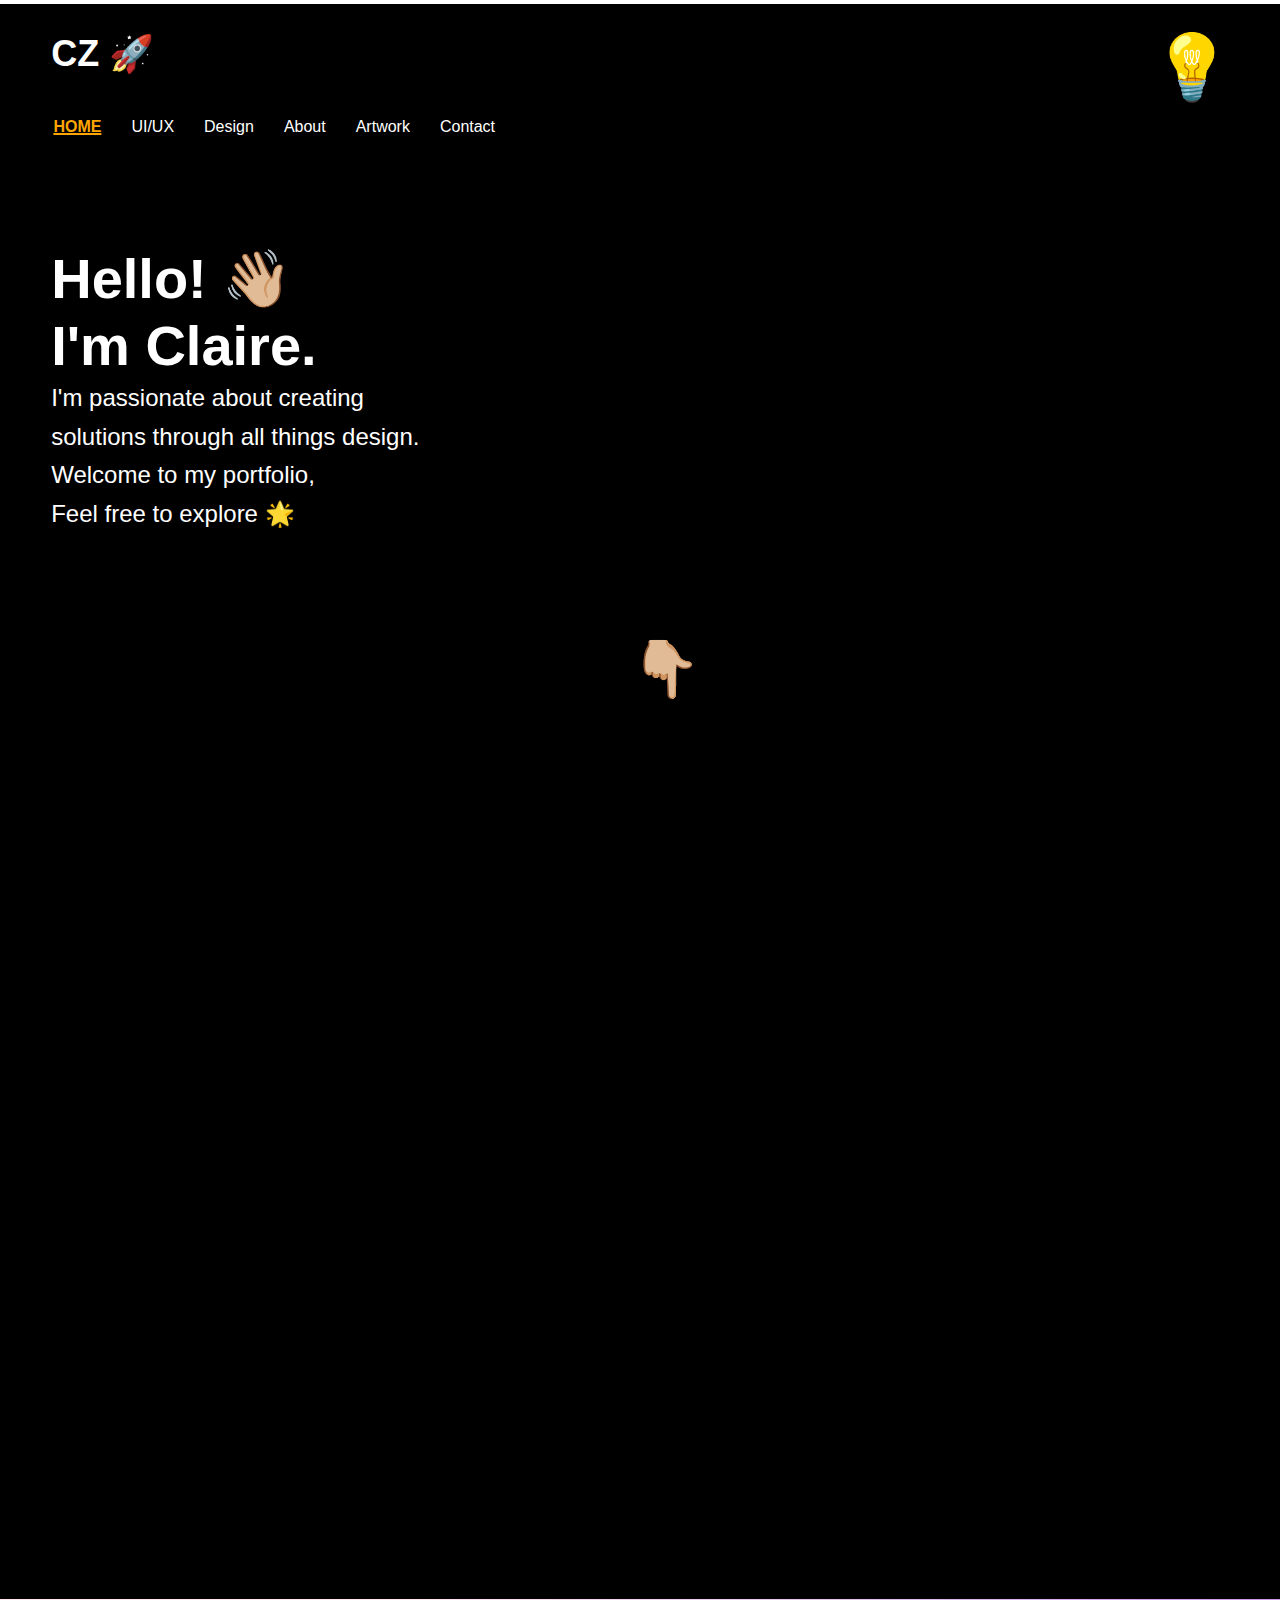
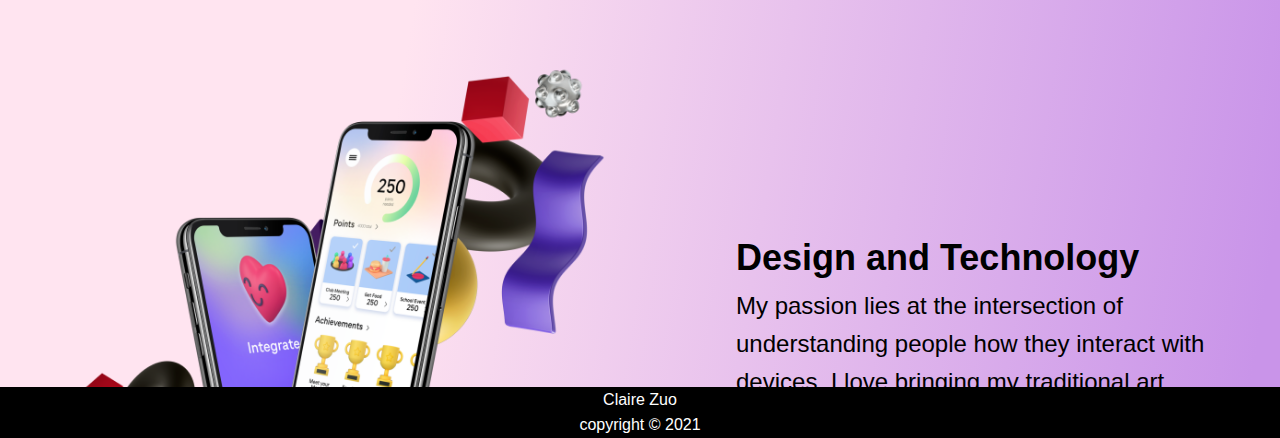
==== commit 1259bc7f: "Add files via upload" ====
--- a/index.html
+++ b/index.html
@@ -22,7 +22,7 @@
   <script async defer src="dark-mode.min.js"></script>
 
   <div class="progress-container">
-    <div class="progress-bar" id="myBar"></div>  <div class = "dark-mode-toggle">💡</div>
+    <div class="progress-bar" id="myBar"></div>  <div class = "dark-mode-toggle" >💡</div>
   </div>
 <header>
   <div class="skip"><a href="#main-text-id">Skip to Main Content</a></div>
@@ -60,20 +60,20 @@
    </div>
   </main>
   <div class = "wontainer"  id = "main-text-id">
-    <section class ="one">
+    <div class ="one">
       <div class ="scrolltext">
         <img src="INTEGRATE.png" alt="integrate"/>
-        <p><span class="title-text">Design and Technology</span><br>
+        <p><span class="title-text" >Design and Technology</span><br>
           My passion lies at the intersection of understanding
           people how they interact with devices. I love bringing 
           my traditional art background to my designs and
         apply what I've learned on a theoretical design level  
         to user experiences.</p>
       </div>
-    </section>
-    <section class ="two">
+    </div>
+    <div class ="two">
       <div class ="scrolltext2">
-        <p><span class="title-text">Creative Exploration</span><br>
+        <p><span class="title-text" >Creative Exploration</span><br>
         I'm passionate about finding new mediums to explore 
          and I have equally as much fun teaching myself how 
          to use those applications! Over the last year I discovered
@@ -82,7 +82,7 @@
         to digital art on Procreate. </p>
          <img src="plain jane.jpg" alt="plainjane"/>
       </div>
-    </section>
+    </div>
   </div>
 </main>
   <footer>
--- a/style.css
+++ b/style.css
@@ -384,35 +384,40 @@
 
   /*ARTWORK PAGE **************************************************************************************************************/
   
-  .parallaxscroll section {
-    /* height: 100%; */
-    background-size: 10vw; /* cut this*/
-    /* height: 60vh; cut this */
-    width: 100%;
-    background-attachment: fixed;
-    /* background-size: 100vw; */
-    background-size: cover;
-    /* display: flex; */
-  }
+  section {
+    height: 60vh;
+}
+
+.parallaxscroll section {
+  /* height: 100%; */
+  background-size: 10vw; /* cut this*/
+  /* height: 60vh; cut this */
+  width: 100%;
+  /* background-attachment: fixed; */
+  /* background-size: 100vw; */
+  background-size: cover;
+  /* display: flex; */
+}
 
 .parallaxscroll section h1 {
-    color: transparent;}
-  
+  color: transparent;}
+
 .parallaxscroll section:first-of-type {
-  background-image:   url(artwork1.jpg);
-  padding-right: 30%;
+background-image:   url(artwork1.jpg);
+
 }
 .parallaxscroll section:nth-of-type(2) {
-  background-image: url(artwork2.jpg);
+background-image: url(artwork2.jpg);
 }
 .parallaxscroll section:last-of-type {
-  background-image: url(artwork3.jpg);
-}
-
+background-image: url(artwork3.jpg);
+}
 
 @media screen and (min-width: 750px){ /*tablet tablet viewtablet viewtablet viewtablet viewtablet viewtablet viewtablet viewtablet view*/
 
-
+    section {
+        height: 100vh;
+    }
     .dark-mode-toggle {
         font-size: 5em; 
     }
@@ -835,14 +840,16 @@
       grid-template-columns: 1fr 1fr;
   } */
   .parallaxscroll section:first-of-type {
-    background-color: purple;
-
-  }
+    background-color:#7b68ee
+    ;
+  }
+  
   .parallaxscroll section:nth-of-type(2) {
-    background-color: green;
+    background-color: lightgreen;
   }
   .parallaxscroll section:last-of-type {
-    background-color: blue;  }
+    background-color: lightskyblue;  }
+
 
 
 /*CONTACT PAGE **************************************************************************************/
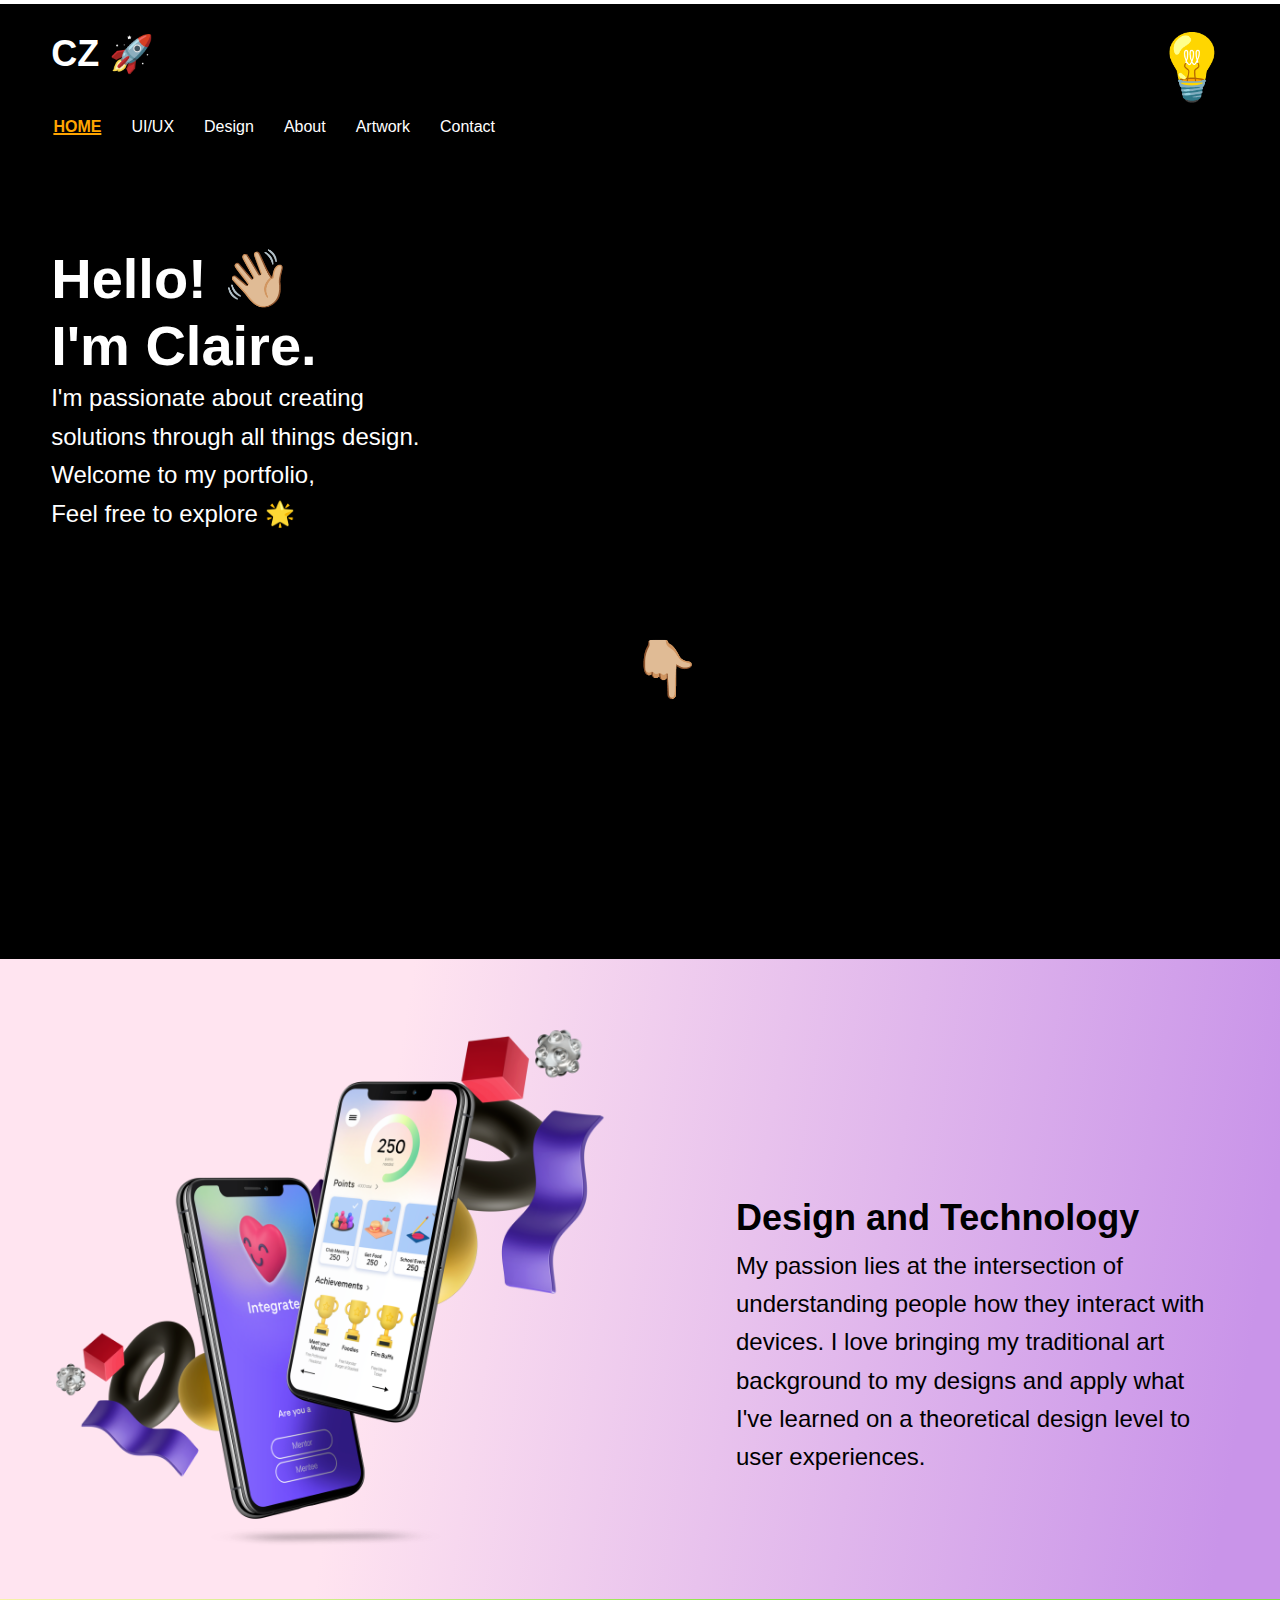
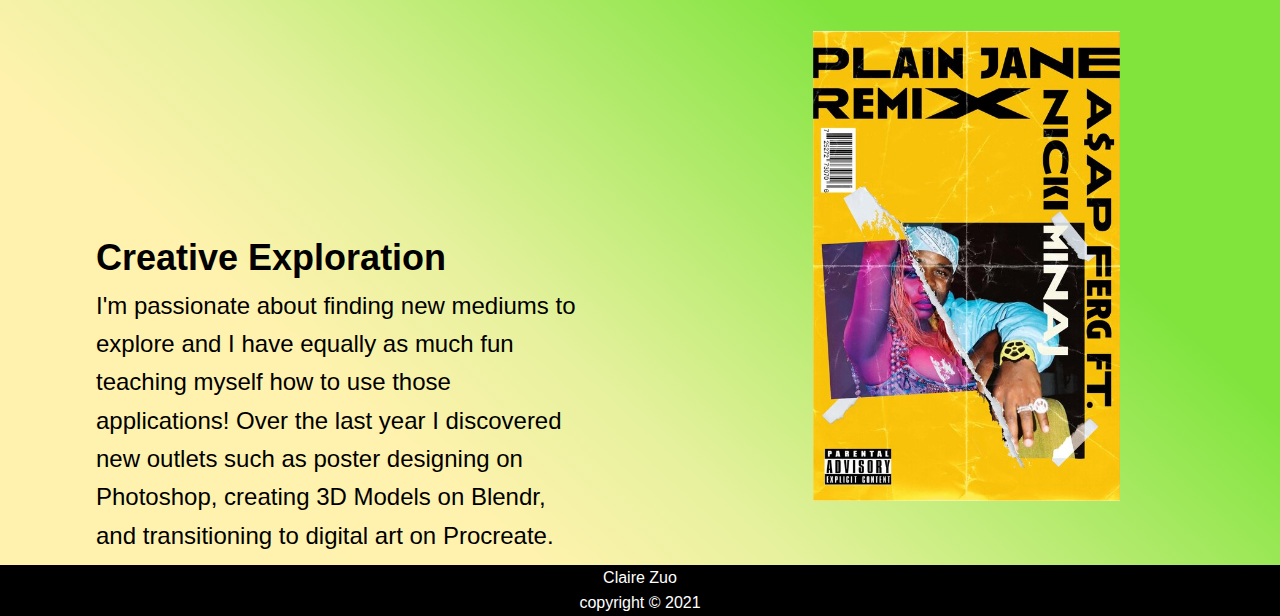
==== commit 35af5768: "Add files via upload" ====
--- a/index.html
+++ b/index.html
@@ -17,8 +17,6 @@
     <title>Claire Zuo Portfolio</title>
 </head>
 <body class="light">
-  <!-- <h1>Welcome to the dark side 🌓</h1>
-  <p><a href="https://github.com/jakejarvis/dark-mode-example" target="_blank" rel="noopener">View the source code</a> or <a href="https://jarv.is/notes/dark-mode/" target="_blank" rel="noopener">read the post</a>.</p> -->
   <script async defer src="dark-mode.min.js"></script>
 
   <div class="progress-container">
--- a/style.css
+++ b/style.css
@@ -167,7 +167,7 @@
 }  
 
 .main-text {
-    padding-bottom: 30%;
+    /* padding-bottom: 30%; */
 }
 
 .main-text h1{ /*main text in the middle of the page */
@@ -209,9 +209,9 @@
 .wontainer{
     scroll-snap-type: y mandatory;
     overflow-y: scroll;
-    height: 100vh;
-    width: 100wh;
-    padding-top: 40%;
+    /* height: 100vh;
+    width: 100wh; */
+    padding-top: 20%;
 }
 
 .one {
@@ -380,6 +380,9 @@
     /* background-color: black; */
     color: white;
     font-size: 1.5em;
+    padding-top: 25%;
+    }
+    
   }
 
   /*ARTWORK PAGE **************************************************************************************************************/
@@ -522,10 +525,11 @@
     
      .image-gallery {
             display: grid;
-            grid-template-columns: auto auto;
+            grid-template-columns: 1fr 1fr;
             padding-bottom: 5%; /*changing from 25 from the mobile to 5% */
             padding-right: 3%;
             padding-left: 7%;
+            padding-top:15%;
         } 
     
         .image-gallery p{
@@ -533,7 +537,7 @@
             font-size: 1.5em;
         } 
       
-    /*ABOUT ME PAGE *************************************************************************************/
+    /*ABOUT ME PAGE **************************************************************************************************************************************************************************/
     
     
     .about-me {
@@ -544,16 +548,68 @@
     }
     
     .about-me p{
-        padding-top: 9%;
+        padding-top: 35%;
         padding-right: 10%;
         font-size: 1.7em;
     }
-    /* DIGITALARTSCREEN*/
+
+    .about-me img{
+        width: 100%;
+        /* margin-top: -30%; */
+        padding-top: 0%;
+    }
+
+.flip-card {  /* this is the height of the box behind the image w the orange text */
+    background-color: transparent;
+    width: 70%;
+    height: 600px;
+    /* border: 1px solid #f1f1f1; */
+  }
+  
+  /* This container is needed to position the front and back side */
+  .flip-card-inner {
+    position: relative;
+    width: 100%;
+    height: 100%;
+    text-align: center;
+    transition: transform 0.8s;
+    transform-style: preserve-3d;
+  }
+  
+  /* Do an horizontal flip when you move the mouse over the flip box container */
+  .flip-card:hover .flip-card-inner {
+    transform: rotateY(180deg);
+  }
+  
+  /* Position the front and back side */
+  .flip-card-front, .flip-card-back {  /* this is the actual image width*/
+    position: absolute;
+    width: 100%;
+    height: 100%;
+    -webkit-backface-visibility: hidden; /* Safari */
+    backface-visibility: hidden;
+  }
+  
+  /* Style the front side (fallback if image is missing) */
+  .flip-card-front {
+    /* background-color: #bbb; */
+    color: black;
+  }
+  
+  /* Style the back side */
+  .flip-card-back {
+    /* background-color: orange; */
+    color: white;
+    transform: rotateY(180deg);
+  }
+
+    /* DIGITALARTSCREEN***************************************************************************************************************************************************************************/
     
     .parallaxscroll section {
       background-attachment: fixed;
       background-size: 100% auto;
       display: flex;
+      /* padding-top: 20%; */
     }
     
 
@@ -670,17 +726,16 @@
 
 
 /*ABOUT ME PAGE *************************************************************************************/
-
 /*side by side*/
 .about-me {
-    display: grid;
-    grid-template-columns: 1fr 1fr;
-}
+    display: flex;
+    flex-direction: row;}
 
 .about-me img{
     width: 80%;
     margin-top: -35%;
-    padding-left: 12%;
+    padding-left: 15%;
+    padding-right: 15%;
 }
 
 .about-me p{
@@ -689,15 +744,17 @@
     padding-left: 5%;
     /* padding-right: 10%; */
     font-size: 1.5em;
+    width: 60vw;
 }
 
 /*FLIP CARD*/
+
 
 .flip-card {  /* this is the height of the box behind the image w the orange text */
     background-color: transparent;
-    width: 350px;
+    width: 100vw;
     height: 600px;
-    border: 1px solid #f1f1f1;
+    /* border: 1px solid #f1f1f1; */
   }
   
   /* This container is needed to position the front and back side */
@@ -726,17 +783,18 @@
   
   /* Style the front side (fallback if image is missing) */
   .flip-card-front {
-    background-color: #bbb;
+    /* background-color: #bbb; */
     color: black;
   }
   
   /* Style the back side */
   .flip-card-back {
-    background-color: orange;
+    /* background-color: orange; */
     color: white;
     transform: rotateY(180deg);
   }
 
+  
 
 /*UI/UX PAGE**************************************************************************************/
 .image-galleryone {
@@ -798,6 +856,7 @@
         padding-right: 30%;
         /* color: white; */
         padding-left: 0%;
+        padding-top: 20%;
         /* font-size: 1.5em; */
         /* width: 40%; */
     } 
@@ -845,10 +904,13 @@
   }
   
   .parallaxscroll section:nth-of-type(2) {
-    background-color: lightgreen;
+    background-color: #228b22
+
+    ;
   }
   .parallaxscroll section:last-of-type {
-    background-color: lightskyblue;  }
+    background-color:#4169e1
+    ;  }
 
 
 
@@ -863,11 +925,13 @@
 
 
 
-
 @media screen and (prefers-reduced-motion: reduce){
     .wave {
         animation: none;
     }
 
 
-/*stop flip card animation here*/ +    .flip-card:hover .flip-card-inner {
+        transform: none;
+      }
+
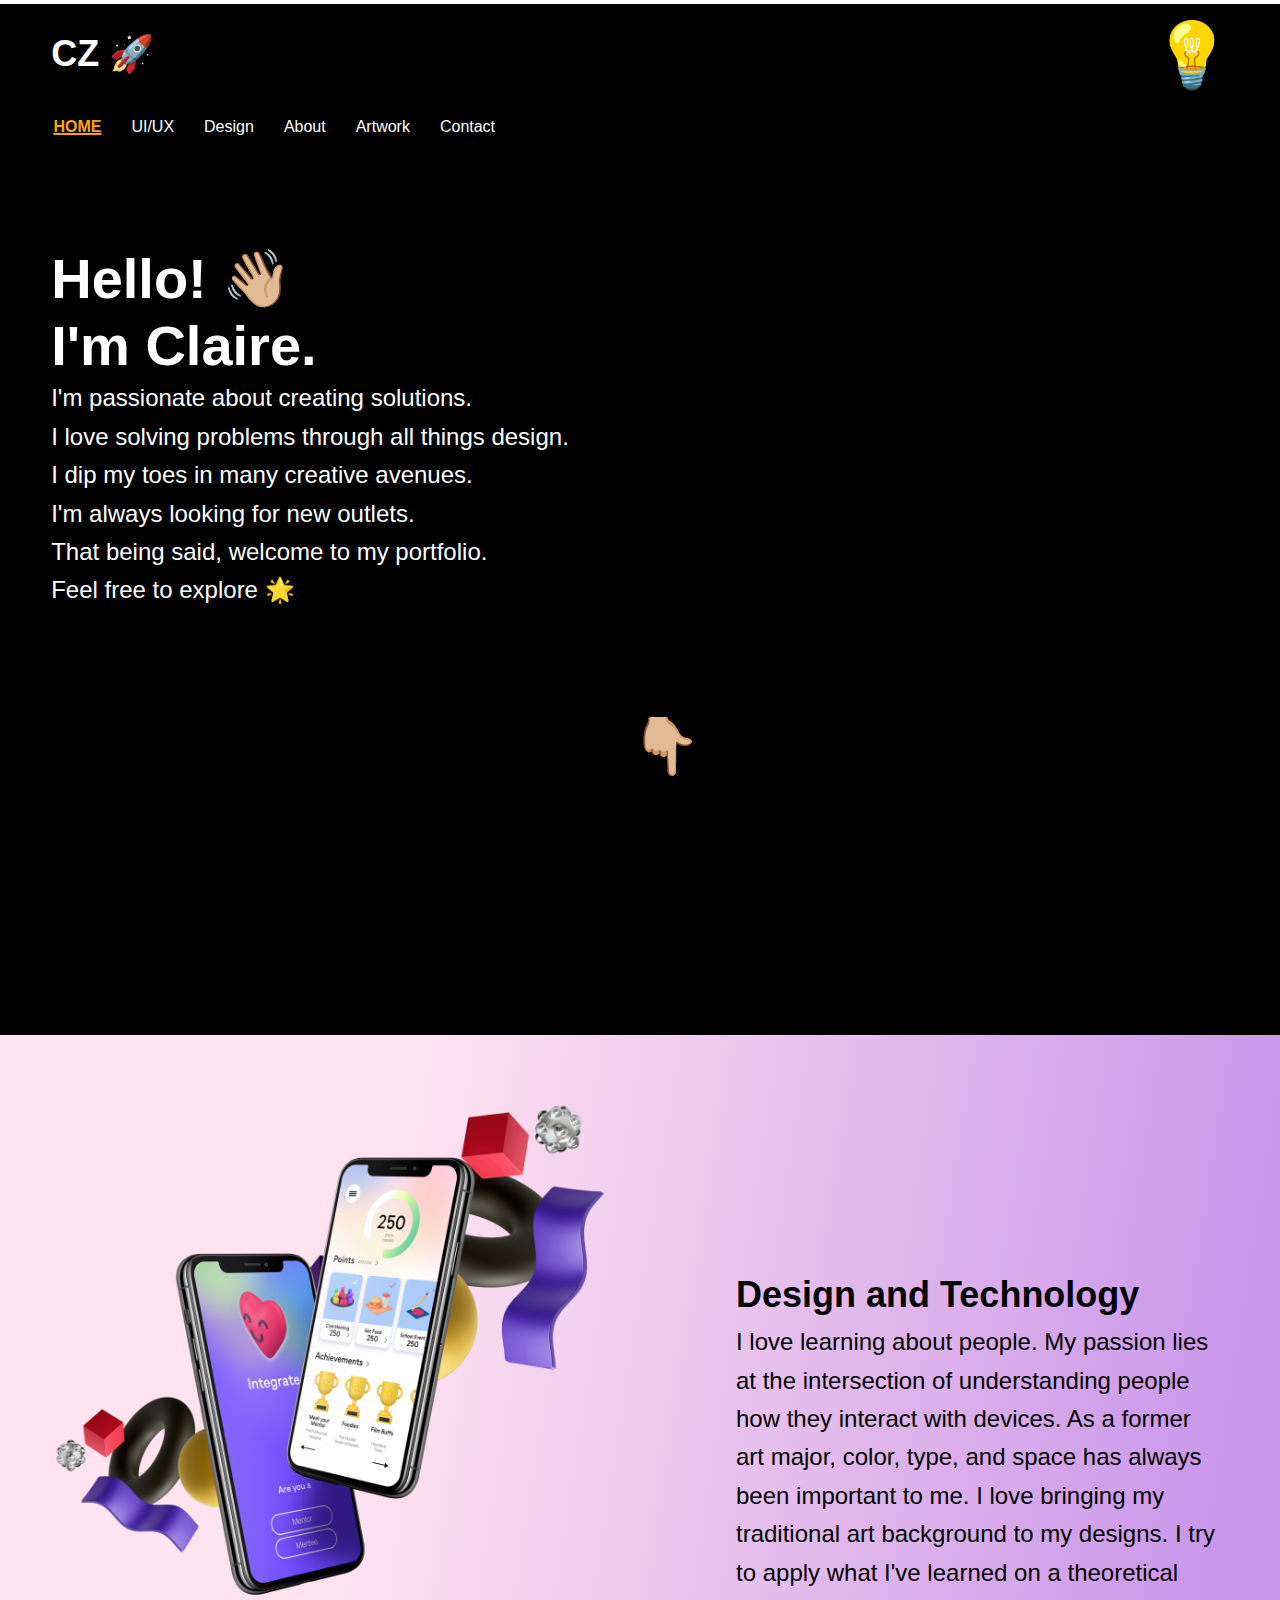
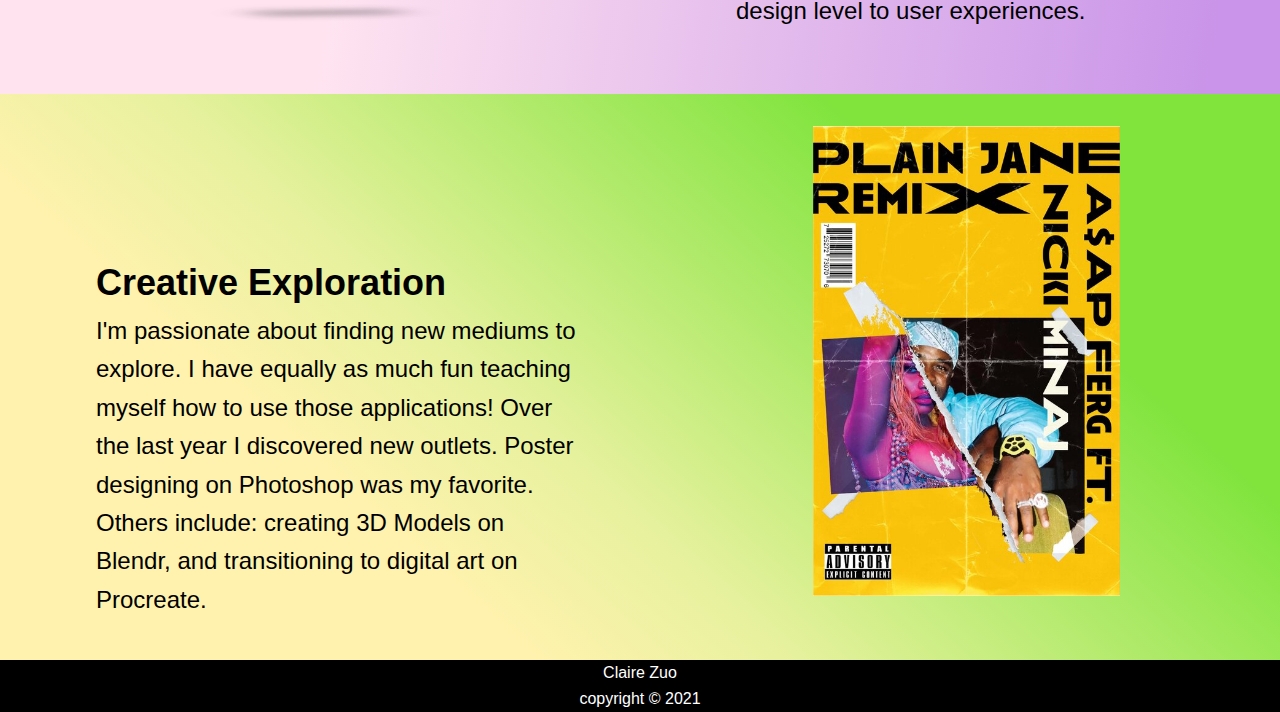
==== commit 21312609: "Add files via upload" ====
--- a/index.html
+++ b/index.html
@@ -20,8 +20,16 @@
   <script async defer src="dark-mode.min.js"></script>
 
   <div class="progress-container">
-    <div class="progress-bar" id="myBar"></div>  <div class = "dark-mode-toggle" >💡</div>
+    <div class="progress-bar" id="myBar"></div> 
+    <input type="checkbox" class="checkbox" id="mode"> 
+    <label class="label" for="mode"> 💡</label>
   </div>
+  <!-- <div>
+    <input type="checkbox" class="checkbox" id="chk" />
+    <label class="label" for="chk">
+    </label>
+  </div>
+   -->
 <header>
   <div class="skip"><a href="#main-text-id">Skip to Main Content</a></div>
   <h1 class = "logo"> CZ 🚀</h1>
@@ -46,9 +54,11 @@
       <h1> Hello! <span class="wave">👋🏼</span><br>
         I'm Claire.
       </h1>
-      <p>I'm passionate about creating <br> 
-        solutions through all things design.<br>
-        Welcome to my portfolio,<br>
+      <p>I'm passionate about creating solutions.<br> 
+         I love solving problems through all things design.<br>
+        I dip my toes in many creative avenues. <br>
+        I'm always looking for new outlets.<br>
+        That being said, welcome to my portfolio.<br>
       Feel free to explore 🌟</p>
       <br>
       <br>
@@ -61,21 +71,21 @@
     <div class ="one">
       <div class ="scrolltext">
         <img src="INTEGRATE.png" alt="integrate"/>
-        <p><span class="title-text" >Design and Technology</span><br>
-          My passion lies at the intersection of understanding
-          people how they interact with devices. I love bringing 
-          my traditional art background to my designs and
+        <p><span class="title-text"tabindex="0" >Design and Technology</span><br>
+          I love learning about people. My passion lies at the intersection of understanding
+          people how they interact with devices. As a former art major, color, type, and space has always been important to me. I love bringing 
+          my traditional art background to my designs. I try to
         apply what I've learned on a theoretical design level  
         to user experiences.</p>
       </div>
     </div>
     <div class ="two">
       <div class ="scrolltext2">
-        <p><span class="title-text" >Creative Exploration</span><br>
-        I'm passionate about finding new mediums to explore 
-         and I have equally as much fun teaching myself how 
+        <p><span class="title-text" tabindex="0">Creative Exploration</span><br>
+        I'm passionate about finding new mediums to explore. 
+         I have equally as much fun teaching myself how 
          to use those applications! Over the last year I discovered
-         new outlets such as poster designing on Photoshop,
+         new outlets. Poster designing on Photoshop was my favorite. Others include:
         creating 3D Models on Blendr, and transitioning 
         to digital art on Procreate. </p>
          <img src="plain jane.jpg" alt="plainjane"/>
@@ -87,16 +97,5 @@
       <p>Claire Zuo</p>
       <p> copyright &copy; 2021</p>
   </footer>
-  <script>
-    // When the user scrolls the page, execute myFunction 
-    window.onscroll = function() {myFunction()};
-    
-    function myFunction() {
-      var winScroll = document.body.scrollTop || document.documentElement.scrollTop;
-      var height = document.documentElement.scrollHeight - document.documentElement.clientHeight;
-      var scrolled = (winScroll / height) * 100;
-      document.getElementById("myBar").style.width = scrolled + "%";
-    }
-  </script>
 </body>
 </html>--- a/style.css
+++ b/style.css
@@ -4,6 +4,8 @@
     margin: 0;
     background-size: 100% 100%;
 }
+
+
 
 body{
     font-family: Helvetica, sans-serif;
@@ -21,22 +23,33 @@
 
 /*DARK/LIGHT MODE*/
 
+.checkbox {
+	opacity: 0;
+	position: absolute;
+}
+
+.label {
+    font-size: 3em; 
+    position: relative;
+    left: 85%;
+    padding-top: 1%;
+}
+/* 
 .dark-mode-toggle {
-font-size: 3em; 
-/* padding-left: 82%; */
-position: relative;
-left: 85%;
-padding-top: 1%;
+    font-size: 3em; 
+    position: relative;
+    left: 85%;
+    padding-top: 1%;
 }
 
 .dark-mode-toggle {
     visibility: hidden;
-}
+} */
   
 /* LIGHT MODE - (actually black background as default) */
   body.light {
-    background-color: black; /*NT*/
-    color:black; /* THIS CHANGES paragraph tex below */
+    background-color: black; 
+    color:black; 
   }
 /*navbar*/
 
@@ -86,27 +99,33 @@
     color: black;
 }
 
+body.dark .navbar .container-flex #active{
+    color: darkred;
+}
+
+body.dark .main-text h2 {
+    display: none;
+}   
 
 
 /* waving hand animation*/
 
 .wave {
     animation-name: wavinghand; 
-    animation-duration: 3s;       /*speed of wave*/
-    animation-iteration-count: infinite;  
+    animation-duration: 5s;       /*speed of wave*/
+    animation-iteration-count: infinite; 
+    display: inline-block; 
     transform-origin: 70% 70%;       /*pivot point of wave*/
-    display: inline-block;
   }
   
   @keyframes wavinghand {
       0% { transform: rotate( 0.0deg) }
-     10% { transform: rotate(17.0deg) }  /* more or less intense wave*/
+     10% { transform: rotate(20.0deg) }  /* more or less intense wave*/
      20% { transform: rotate(-8.0deg) }
      30% { transform: rotate(14.0deg) }
      40% { transform: rotate(-4.0deg) }
      50% { transform: rotate(10.0deg) }
-     60% { transform: rotate( 0.0deg) }  /* Reset for the last half to pause */
-    100% { transform: rotate( 0.0deg) }
+     60% { transform: rotate( 0.0deg) }  
   }
 
 ul {
@@ -117,8 +136,6 @@
     left: 50%;
     position: absolute;
     transform: translateY(-100%);
-    /* background: black;
-    color: black; */
   }
 
 h1, h2 {    /* spacing for main header texts */
@@ -161,14 +178,11 @@
 /* Makes sure to show what page im on for navigation*/
 .navbar .container-flex #active{ 
     text-decoration: underline 2px;
-    color: orange;
+    color:orange;
     text-transform: uppercase;
     font-weight: bold;
 }  
 
-.main-text {
-    /* padding-bottom: 30%; */
-}
 
 .main-text h1{ /*main text in the middle of the page */
     font-size: 3em;
@@ -209,8 +223,6 @@
 .wontainer{
     scroll-snap-type: y mandatory;
     overflow-y: scroll;
-    /* height: 100vh;
-    width: 100wh; */
     padding-top: 20%;
 }
 
@@ -243,6 +255,7 @@
     padding-left: 10%;
     width: 90%;
     padding-top: 15%;
+    padding-bottom: 10%;
 }
 
 .scrolltext2 p{
@@ -349,14 +362,14 @@
     padding: 12px 20px;
     margin: 8px 0;
     display: inline-block;
-    border: 1px solid #ccc;
+    border: 1px solid black;
     border-radius: 4px;
     box-sizing: border-box;
     background-color: white;
   }
   
   #message {
-      padding-bottom: 100px;}
+    padding-bottom: 100px;}
       
   input[type=submit] {
     width: 40%;
@@ -377,7 +390,6 @@
   .form {
     padding: 8%;
     border-radius: 5px;
-    /* background-color: black; */
     color: white;
     font-size: 1.5em;
     padding-top: 25%;
@@ -392,21 +404,16 @@
 }
 
 .parallaxscroll section {
-  /* height: 100%; */
   background-size: 10vw; /* cut this*/
-  /* height: 60vh; cut this */
   width: 100%;
-  /* background-attachment: fixed; */
-  /* background-size: 100vw; */
   background-size: cover;
-  /* display: flex; */
 }
 
 .parallaxscroll section h1 {
   color: transparent;}
 
 .parallaxscroll section:first-of-type {
-background-image:   url(artwork1.jpg);
+background-image: url(artwork1.jpg);
 
 }
 .parallaxscroll section:nth-of-type(2) {
@@ -421,7 +428,7 @@
     section {
         height: 100vh;
     }
-    .dark-mode-toggle {
+    .label {
         font-size: 5em; 
     }
     
@@ -455,16 +462,12 @@
         }
     
         .main-text p{
-            /* color: white; */
             font-size: 1.75em;
-            /* text-align: left; */
-            /* padding-left: 8%; */
             padding-bottom: 0%;
         }
     
         .main-text h2{ /*fingerpointing */
             font-size: 3.5em;
-            /* text-align: center; */
         }    
     
     /* Home sceen scroll adjusting size */
@@ -485,6 +488,7 @@
         font-size: 1.35em;
         padding-left: 15%;
         padding-top: 0%;
+        /* padding-bottom: 10%; */
     }
     
     .scrolltext2 p{
@@ -515,12 +519,6 @@
         padding-left: 7%;
         }
     
-    /*CONTACT PAGE **************************************************************************************/
-    
-    /* input[type=submit] {
-        width: 30%;
-    }
-     */
     /* DESIGN PAGE ***************************************************************************************/
     
      .image-gallery {
@@ -563,7 +561,6 @@
     background-color: transparent;
     width: 70%;
     height: 600px;
-    /* border: 1px solid #f1f1f1; */
   }
   
   /* This container is needed to position the front and back side */
@@ -574,12 +571,15 @@
     text-align: center;
     transition: transform 0.8s;
     transform-style: preserve-3d;
+    
   }
   
   /* Do an horizontal flip when you move the mouse over the flip box container */
   .flip-card:hover .flip-card-inner {
     transform: rotateY(180deg);
   }
+
+  
   
   /* Position the front and back side */
   .flip-card-front, .flip-card-back {  /* this is the actual image width*/
@@ -592,13 +592,11 @@
   
   /* Style the front side (fallback if image is missing) */
   .flip-card-front {
-    /* background-color: #bbb; */
     color: black;
   }
   
   /* Style the back side */
   .flip-card-back {
-    /* background-color: orange; */
     color: white;
     transform: rotateY(180deg);
   }
@@ -609,13 +607,12 @@
       background-attachment: fixed;
       background-size: 100% auto;
       display: flex;
-      /* padding-top: 20%; */
     }
     
 
 @media screen and (min-width: 1025px){ /*widescreenview  widescreenview  widescreenview widescreenview widescreenview widescreenview widescreenview widescreenview widescreenview widescreenview widescreenview  */
 
-    .dark-mode-toggle {
+    .label {
         font-size: 4em; 
         left: 90%;
     }
@@ -659,33 +656,19 @@
         flex-direction: row;
         padding-top: 0%;
     }
-    /* .navbar ul{
-        padding-left: 2%;
-    } */
 
         /* MAKING MAIN PAGE TEXT BIGGER */
     .main-text h1{
         font-size: 3.5em;
-        /* padding-left: 1%; */
         padding-top: 5%;
-        /* margin-left: -10%; */
-        /* color: white; */
         padding-left: 0%;
         font-weight: bold;
     }
 
     .main-text p{
-        /* color: white; */
         font-size: 1.5em;
-        /* text-align: left; */ /*delete?*/
         padding-left: 0%;
     }
-
-  /*fingerpointing */  /*delete this whole section??*/
-   /* .main-text h2{ 
-        font-size: 3.5em;
-        text-align: center; 
-    }    */
 
 /* HOME PAGE PARALLAX RESIZING */
 
@@ -715,46 +698,36 @@
 
 .scrolltext2 p{
     font-size: 1.5em;
-    padding-top: 36%;
+    padding-top: 25%;
     padding-left: 15%;
 }
 
-/* .title-text {
-    font-size: 1.5em;
-    font-weight: bold;
-} */
-
-
 /*ABOUT ME PAGE *************************************************************************************/
-/*side by side*/
 .about-me {
     display: flex;
-    flex-direction: row;}
-
-.about-me img{
-    width: 80%;
-    margin-top: -35%;
-    padding-left: 15%;
-    padding-right: 15%;
-}
+    flex-direction: row;
+    padding-left: 5%;
+padding-right: 5%;}
+
 
 .about-me p{
-    /* color: white; */
-    /* padding-top: 9%; */
     padding-left: 5%;
-    /* padding-right: 10%; */
     font-size: 1.5em;
     width: 60vw;
 }
 
+.about-me img{
+    padding-right: 10%;
+    padding-top: 10%;
+}
+
 /*FLIP CARD*/
 
 
 .flip-card {  /* this is the height of the box behind the image w the orange text */
     background-color: transparent;
-    width: 100vw;
+    width: 50vw;
     height: 600px;
-    /* border: 1px solid #f1f1f1; */
   }
   
   /* This container is needed to position the front and back side */
@@ -783,29 +756,23 @@
   
   /* Style the front side (fallback if image is missing) */
   .flip-card-front {
-    /* background-color: #bbb; */
     color: black;
   }
   
   /* Style the back side */
   .flip-card-back {
-    /* background-color: orange; */
     color: white;
     transform: rotateY(180deg);
-  }
-
-  
+    width: 120%;
+  }
+
 
 /*UI/UX PAGE**************************************************************************************/
 .image-galleryone {
-    /* display: grid; */
     grid-template-columns: auto auto auto auto;
     grid-template-rows: auto;
-    /* justify-content: center; */
     padding-right: 3%;
     padding-left: 3%;
-    /* padding-bottom:5%; 
-    padding-top: 20%; */
 }
 
 .image-galleryone {
@@ -827,38 +794,19 @@
     padding-right: 3%;
     padding-left: 3%; /*why isnt this workinig*/
 }
-
-.body-text { /*project descriptions*/
-/* color: white; */
-/* font-size: 1.8em;
-width: 95%;
-padding-left: 7%;
-padding-bottom: 10%; ?????*/
-}
-
   
  /* DESIGN PAGE ***************************************************************************************/
 
  .image-gallery { 
-        /* display: grid; */
         grid-template-columns: 1fr 1fr; 
-        /* grid-template-rows:  auto auto; */
-        /* justify-content: center; */
-        /* padding-bottom: 5%;
-        padding-right: 3%;
-        padding-left: 7%; */
     } 
 
     /* .container ? */
     .image-gallery p{
-        /* padding-top: 5%; */
         padding-bottom: 10%;
         padding-right: 30%;
-        /* color: white; */
         padding-left: 0%;
         padding-top: 20%;
-        /* font-size: 1.5em; */
-        /* width: 40%; */
     } 
   
     .image-gallery img{
@@ -872,14 +820,9 @@
 
 /* DIGITAL ART PAGE PARALLAX IMAGES **************************************************************/
 
-.parallaxscroll section { /*making the image FIT*/
-    /* height: 0%; */
-    /* background-size: 100%;
-    background-attachment: fixed;
-    background-size: 100% auto; */
+.parallaxscroll section { 
     background-size: contain;
     background-repeat: no-repeat;
-    /* display: flex; */
   }
   .parallaxscroll section h1 {
     margin: auto;
@@ -889,15 +832,7 @@
     padding-left: 40%;
     font-weight: bold;
   }
-/* 
-  .parallaxscroll img {
-    height: 30%;
-} */
-
-  /* .parallaxscroll .special {
-      display: grid;
-      grid-template-columns: 1fr 1fr;
-  } */
+
   .parallaxscroll section:first-of-type {
     background-color:#7b68ee
     ;
@@ -925,13 +860,34 @@
 
 
 
+
+
+
 @media screen and (prefers-reduced-motion: reduce){
     .wave {
         animation: none;
     }
 
-
     .flip-card:hover .flip-card-inner {
         transform: none;
       }
 
+ .parallaxscroll section {
+     background-attachment: scroll;
+ }
+
+ .progress-container {
+     background: black;
+ }
+
+ .progress-bar {
+     background: black;
+ }
+
+
+
+ 
+
+
+ 
+ 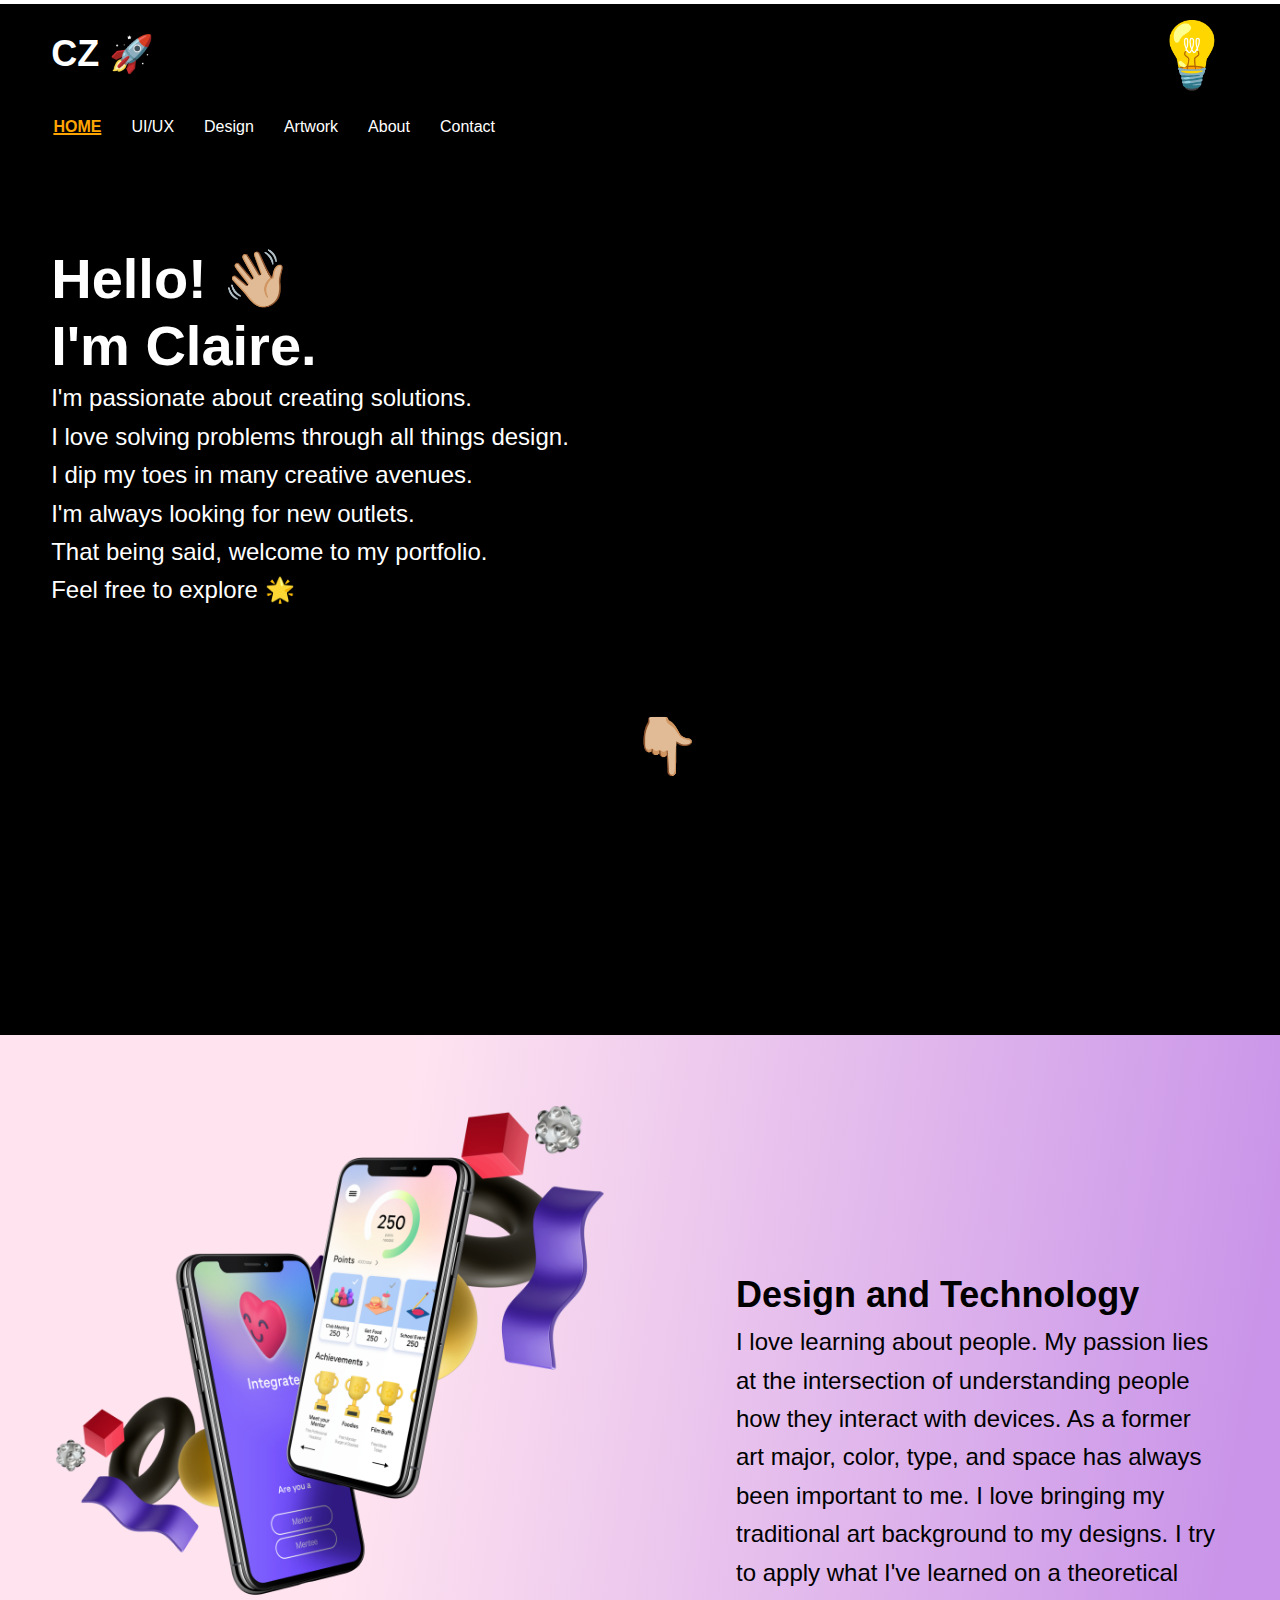
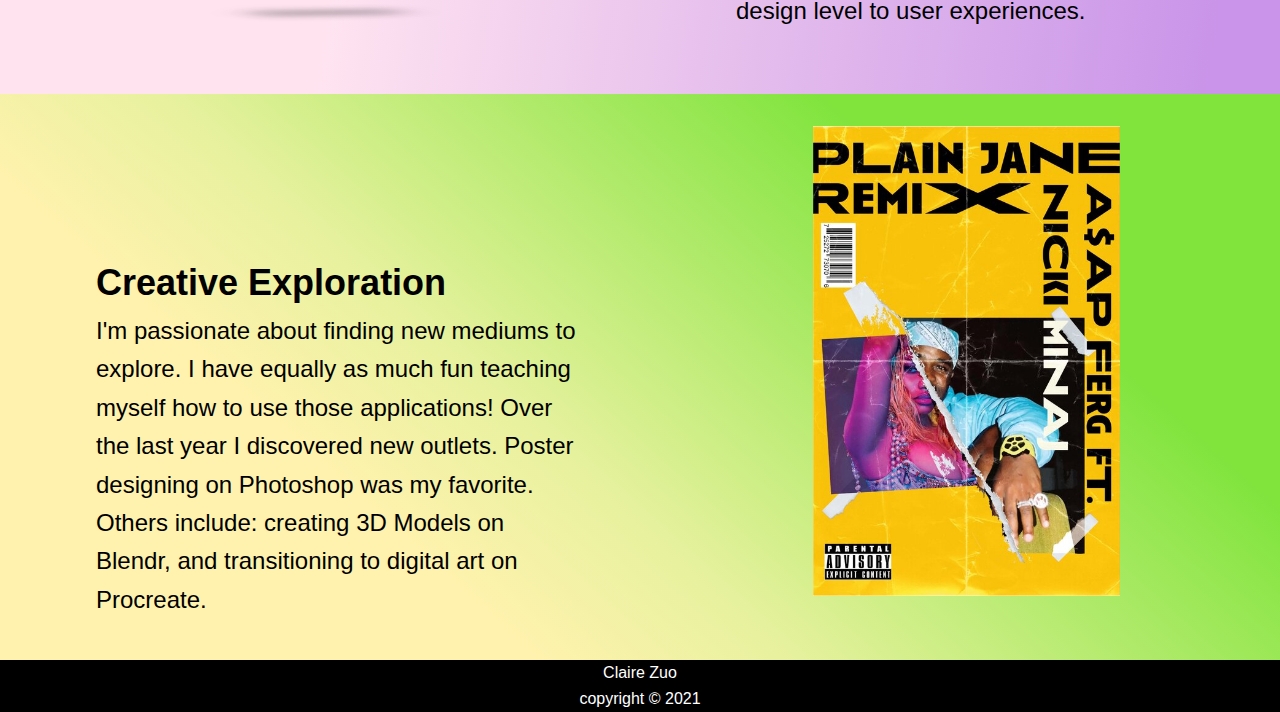
==== commit 75669ffe: "Add files via upload" ====
--- a/index.html
+++ b/index.html
@@ -18,20 +18,13 @@
 </head>
 <body class="light">
   <script async defer src="dark-mode.min.js"></script>
-
+<header>
   <div class="progress-container">
-    <div class="progress-bar" id="myBar"></div> 
+    <div class="progress-bar" id="redbar"></div> 
     <input type="checkbox" class="checkbox" id="mode"> 
     <label class="label" for="mode"> 💡</label>
   </div>
-  <!-- <div>
-    <input type="checkbox" class="checkbox" id="chk" />
-    <label class="label" for="chk">
-    </label>
-  </div>
-   -->
-<header>
-  <div class="skip"><a href="#main-text-id">Skip to Main Content</a></div>
+  <div class="skip"><a href="#main-text-id" tabindex="1">Skip to Main Content</a></div>
   <h1 class = "logo"> CZ 🚀</h1>
 </header>
   <div class = "navbar">
@@ -41,8 +34,8 @@
           <li><a id = "active" href="index.html">Home</Main></a></li> 
           <li><a href="artwork.html">UI/UX</a></li>
           <li><a href="random.html">Design</a></li>
+          <li><a href="digitalart.html">Artwork</a></li>
           <li><a href="about.html">About</a></li>
-          <li><a href="digitalart.html">Artwork</a></li>
           <li><a href="contact.html">Contact</a></li>
 
         </ul>
--- a/style.css
+++ b/style.css
@@ -34,18 +34,7 @@
     left: 85%;
     padding-top: 1%;
 }
-/* 
-.dark-mode-toggle {
-    font-size: 3em; 
-    position: relative;
-    left: 85%;
-    padding-top: 1%;
-}
-
-.dark-mode-toggle {
-    visibility: hidden;
-} */
-  
+
 /* LIGHT MODE - (actually black background as default) */
   body.light {
     background-color: black; 
@@ -212,12 +201,9 @@
     color: white;
 }
 
-/* Home Screen snapscroll EFFECT*/
-
 section {
     height: 100vh;
     display: flex;
-    scroll-snap-align: start;
 }
 
 .wontainer{
@@ -393,11 +379,10 @@
     color: white;
     font-size: 1.5em;
     padding-top: 25%;
-    }
-    
-  }
-
-  /*ARTWORK PAGE **************************************************************************************************************/
+    } 
+  }
+
+/*ARTWORK PAGE **************************************************************************************************************/
   
   section {
     height: 60vh;
@@ -414,7 +399,6 @@
 
 .parallaxscroll section:first-of-type {
 background-image: url(artwork1.jpg);
-
 }
 .parallaxscroll section:nth-of-type(2) {
 background-image: url(artwork2.jpg);
@@ -425,9 +409,6 @@
 
 @media screen and (min-width: 750px){ /*tablet tablet viewtablet viewtablet viewtablet viewtablet viewtablet viewtablet viewtablet view*/
 
-    section {
-        height: 100vh;
-    }
     .label {
         font-size: 5em; 
     }
@@ -437,7 +418,6 @@
         }
         
         .navbar ul{
-        /* padding-left: 2%; */
         flex-direction: column;
         align-content: flex-end;
         align-items: flex-end;
@@ -446,7 +426,6 @@
         }
 
     
-
         .navbar a{
             font-size: 2em;
         }
@@ -488,7 +467,6 @@
         font-size: 1.35em;
         padding-left: 15%;
         padding-top: 0%;
-        /* padding-bottom: 10%; */
     }
     
     .scrolltext2 p{
@@ -553,17 +531,15 @@
 
     .about-me img{
         width: 100%;
-        /* margin-top: -30%; */
         padding-top: 0%;
     }
 
-.flip-card {  /* this is the height of the box behind the image w the orange text */
+.flip-card { 
     background-color: transparent;
     width: 70%;
     height: 600px;
   }
   
-  /* This container is needed to position the front and back side */
   .flip-card-inner {
     position: relative;
     width: 100%;
@@ -571,37 +547,29 @@
     text-align: center;
     transition: transform 0.8s;
     transform-style: preserve-3d;
-    
-  }
-  
-  /* Do an horizontal flip when you move the mouse over the flip box container */
-  .flip-card:hover .flip-card-inner {
+  }
+  
+  .flip-card:hover .flip-card-inner,.flip-card-inner:focus {
     transform: rotateY(180deg);
   }
 
-  
-  
-  /* Position the front and back side */
-  .flip-card-front, .flip-card-back {  /* this is the actual image width*/
+    .flip-card-front, .flip-card-back {  /* this is the actual image width*/
     position: absolute;
     width: 100%;
     height: 100%;
-    -webkit-backface-visibility: hidden; /* Safari */
     backface-visibility: hidden;
   }
   
-  /* Style the front side (fallback if image is missing) */
   .flip-card-front {
     color: black;
   }
   
-  /* Style the back side */
   .flip-card-back {
     color: white;
     transform: rotateY(180deg);
   }
 
-    /* DIGITALARTSCREEN***************************************************************************************************************************************************************************/
+/* DIGITALARTSCREEN***************************************************************************************************************************************************************************/
     
     .parallaxscroll section {
       background-attachment: fixed;
@@ -620,12 +588,12 @@
     .navbar .container-flex ul {
         width: 50%;
         padding-left: 3%;
-    }    /* movees the entire nav bar to align w the logo*/
+    }  
 
 
     .navbar .container-flex ul li {
     padding: 0%;
-} /*adjusts individual elements in the navbar's spacing from each other */
+} 
 
     
     .logo {
@@ -657,12 +625,11 @@
         padding-top: 0%;
     }
 
-        /* MAKING MAIN PAGE TEXT BIGGER */
+/* MAKING MAIN PAGE TEXT BIGGER */
     .main-text h1{
         font-size: 3.5em;
         padding-top: 5%;
         padding-left: 0%;
-        font-weight: bold;
     }
 
     .main-text p{
@@ -670,7 +637,7 @@
         padding-left: 0%;
     }
 
-/* HOME PAGE PARALLAX RESIZING */
+/* HOME PAGE SECTIONS RESIZING */
 
 .one img{
     width: 100vh;
@@ -679,7 +646,6 @@
 .two img{
     padding-top: 5%;
 }
-
 
 .scrolltext {
     display: grid;
@@ -704,7 +670,7 @@
 
 /*ABOUT ME PAGE *************************************************************************************/
 .about-me {
-    display: flex;
+    /* display: flex; */
     flex-direction: row;
     padding-left: 5%;
 padding-right: 5%;}
@@ -723,46 +689,12 @@
 
 /*FLIP CARD*/
 
-
 .flip-card {  /* this is the height of the box behind the image w the orange text */
-    background-color: transparent;
     width: 50vw;
-    height: 600px;
-  }
-  
-  /* This container is needed to position the front and back side */
-  .flip-card-inner {
-    position: relative;
-    width: 100%;
-    height: 100%;
-    text-align: center;
-    transition: transform 0.8s;
-    transform-style: preserve-3d;
-  }
-  
-  /* Do an horizontal flip when you move the mouse over the flip box container */
-  .flip-card:hover .flip-card-inner {
-    transform: rotateY(180deg);
-  }
-  
-  /* Position the front and back side */
-  .flip-card-front, .flip-card-back {  /* this is the actual image width*/
-    position: absolute;
-    width: 100%;
-    height: 100%;
-    -webkit-backface-visibility: hidden; /* Safari */
-    backface-visibility: hidden;
-  }
-  
-  /* Style the front side (fallback if image is missing) */
-  .flip-card-front {
-    color: black;
-  }
-  
-  /* Style the back side */
+  }
+  
+
   .flip-card-back {
-    color: white;
-    transform: rotateY(180deg);
     width: 120%;
   }
 
@@ -771,8 +703,6 @@
 .image-galleryone {
     grid-template-columns: auto auto auto auto;
     grid-template-rows: auto;
-    padding-right: 3%;
-    padding-left: 3%;
 }
 
 .image-galleryone {
@@ -783,16 +713,15 @@
 .image-gallerytwo {
    padding-left: 7%;
    padding-right: 7%;
-}  /*delete one of these*/
+}  
 
 .image-gallerytwo {
-    /* display: grid; */
     grid-template-columns: auto auto auto;
     grid-template-rows: auto auto;
     justify-content: center;
-    padding-bottom: 5%; /*delete this? */
+    padding-bottom: 5%;
     padding-right: 3%;
-    padding-left: 3%; /*why isnt this workinig*/
+    padding-left: 3%; 
 }
   
  /* DESIGN PAGE ***************************************************************************************/
@@ -801,7 +730,6 @@
         grid-template-columns: 1fr 1fr; 
     } 
 
-    /* .container ? */
     .image-gallery p{
         padding-bottom: 10%;
         padding-right: 30%;
@@ -848,9 +776,7 @@
     ;  }
 
 
-
 /*CONTACT PAGE **************************************************************************************/
-
 
 #mainsection {
         display: grid;
@@ -858,11 +784,6 @@
         padding-left: 2%;
 }
 
-
-
-
-
-
 @media screen and (prefers-reduced-motion: reduce){
     .wave {
         animation: none;
